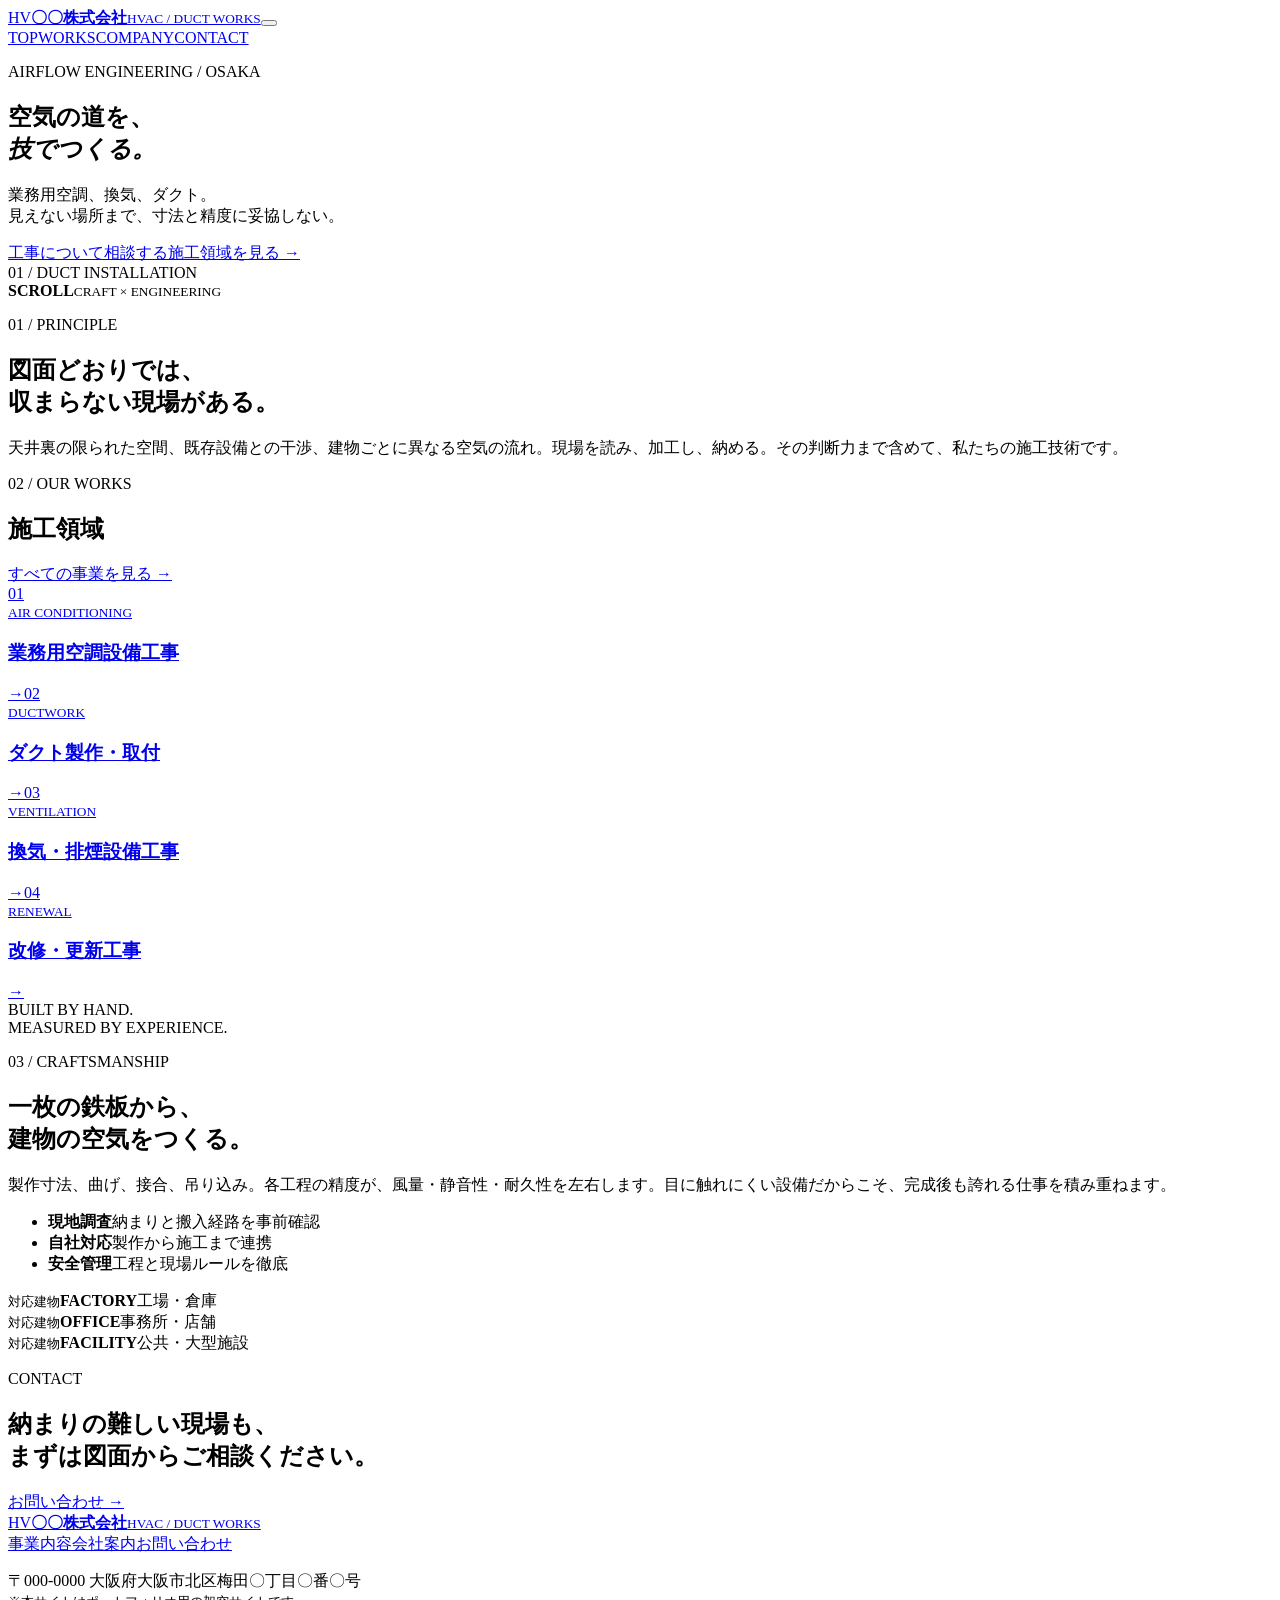
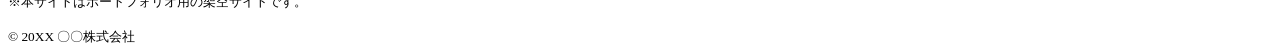
==== index.html @ 642dac20 "Build industrial HVAC craftsman website" ====
<!doctype html><html lang="ja"><head><meta charset="UTF-8"><meta name="viewport" content="width=device-width,initial-scale=1"><meta name="description" content="業務用空調・換気・ダクト設備工事。設計から製作、施工、更新まで一貫対応します。"><title>トップ | 〇〇株式会社</title><link rel="preconnect" href="https://fonts.googleapis.com"><link rel="preconnect" href="https://fonts.gstatic.com" crossorigin><link href="https://fonts.googleapis.com/css2?family=Barlow+Condensed:wght@500;600;700;800&family=Noto+Sans+JP:wght@400;500;600;700;800&display=swap" rel="stylesheet"><link rel="stylesheet" href="style.css"><link rel="icon" href="favicon.svg" type="image/svg+xml"><script src="script.js" defer></script></head><body>
<div class="progress"></div><header class="header"><a class="brand" href="index.html"><span class="brand-mark">HV</span><span><b>〇〇株式会社</b><small>HVAC / DUCT WORKS</small></span></a><button class="menu" aria-label="メニューを開く" aria-expanded="false"><i></i><i></i></button><nav><a class="active" href="index.html">TOP</a><a href="services.html">WORKS</a><a href="company.html">COMPANY</a><a href="contact.html">CONTACT</a></nav></header>
<main><section class="hero"><div class="hero-copy"><p class="eyebrow">AIRFLOW ENGINEERING / OSAKA</p><h1>空気の道を、<br><em>技でつくる。</em></h1><p>業務用空調、換気、ダクト。<br>見えない場所まで、寸法と精度に妥協しない。</p><div class="hero-actions"><a class="btn copper" href="contact.html">工事について相談する</a><a class="text-link" href="services.html">施工領域を見る →</a></div></div><div class="hero-image" role="img" aria-label="空調ダクト設備の施工現場"><span>01 / DUCT INSTALLATION</span></div><div class="hero-rail"><b>SCROLL</b><i></i><small>CRAFT × ENGINEERING</small></div></section>
<section class="statement"><p class="section-no">01 / PRINCIPLE</p><div><h2>図面どおりでは、<br>収まらない現場がある。</h2><p>天井裏の限られた空間、既存設備との干渉、建物ごとに異なる空気の流れ。現場を読み、加工し、納める。その判断力まで含めて、私たちの施工技術です。</p></div></section>
<section class="works-preview"><div class="section-head"><div><p class="section-no">02 / OUR WORKS</p><h2>施工領域</h2></div><a class="text-link" href="services.html">すべての事業を見る →</a></div><div class="work-list"><a href="services.html#air"><span>01</span><div><small>AIR CONDITIONING</small><h3>業務用空調設備工事</h3></div><b>→</b></a><a href="services.html#duct"><span>02</span><div><small>DUCTWORK</small><h3>ダクト製作・取付</h3></div><b>→</b></a><a href="services.html#vent"><span>03</span><div><small>VENTILATION</small><h3>換気・排煙設備工事</h3></div><b>→</b></a><a href="services.html#renewal"><span>04</span><div><small>RENEWAL</small><h3>改修・更新工事</h3></div><b>→</b></a></div></section>
<section class="craft"><div class="craft-image" role="img" aria-label="職人による金属加工"><span>BUILT BY HAND.<br>MEASURED BY EXPERIENCE.</span></div><div class="craft-copy"><p class="section-no">03 / CRAFTSMANSHIP</p><h2>一枚の鉄板から、<br>建物の空気をつくる。</h2><p>製作寸法、曲げ、接合、吊り込み。各工程の精度が、風量・静音性・耐久性を左右します。目に触れにくい設備だからこそ、完成後も誇れる仕事を積み重ねます。</p><ul><li><b>現地調査</b><span>納まりと搬入経路を事前確認</span></li><li><b>自社対応</b><span>製作から施工まで連携</span></li><li><b>安全管理</b><span>工程と現場ルールを徹底</span></li></ul></div></section>
<section class="numbers"><div><small>対応建物</small><b>FACTORY</b><span>工場・倉庫</span></div><div><small>対応建物</small><b>OFFICE</b><span>事務所・店舗</span></div><div><small>対応建物</small><b>FACILITY</b><span>公共・大型施設</span></div></section>
<section class="cta"><p class="section-no">CONTACT</p><h2>納まりの難しい現場も、<br>まずは図面からご相談ください。</h2><a class="btn light" href="contact.html">お問い合わせ →</a></section></main>
<footer><a class="brand inverse" href="index.html"><span class="brand-mark">HV</span><span><b>〇〇株式会社</b><small>HVAC / DUCT WORKS</small></span></a><div><a href="services.html">事業内容</a><a href="company.html">会社案内</a><a href="contact.html">お問い合わせ</a></div><p>〒000-0000 大阪府大阪市北区梅田〇丁目〇番〇号<br><small>※本サイトはポートフォリオ用の架空サイトです。</small></p><small>© 20XX 〇〇株式会社</small></footer>
</body></html>
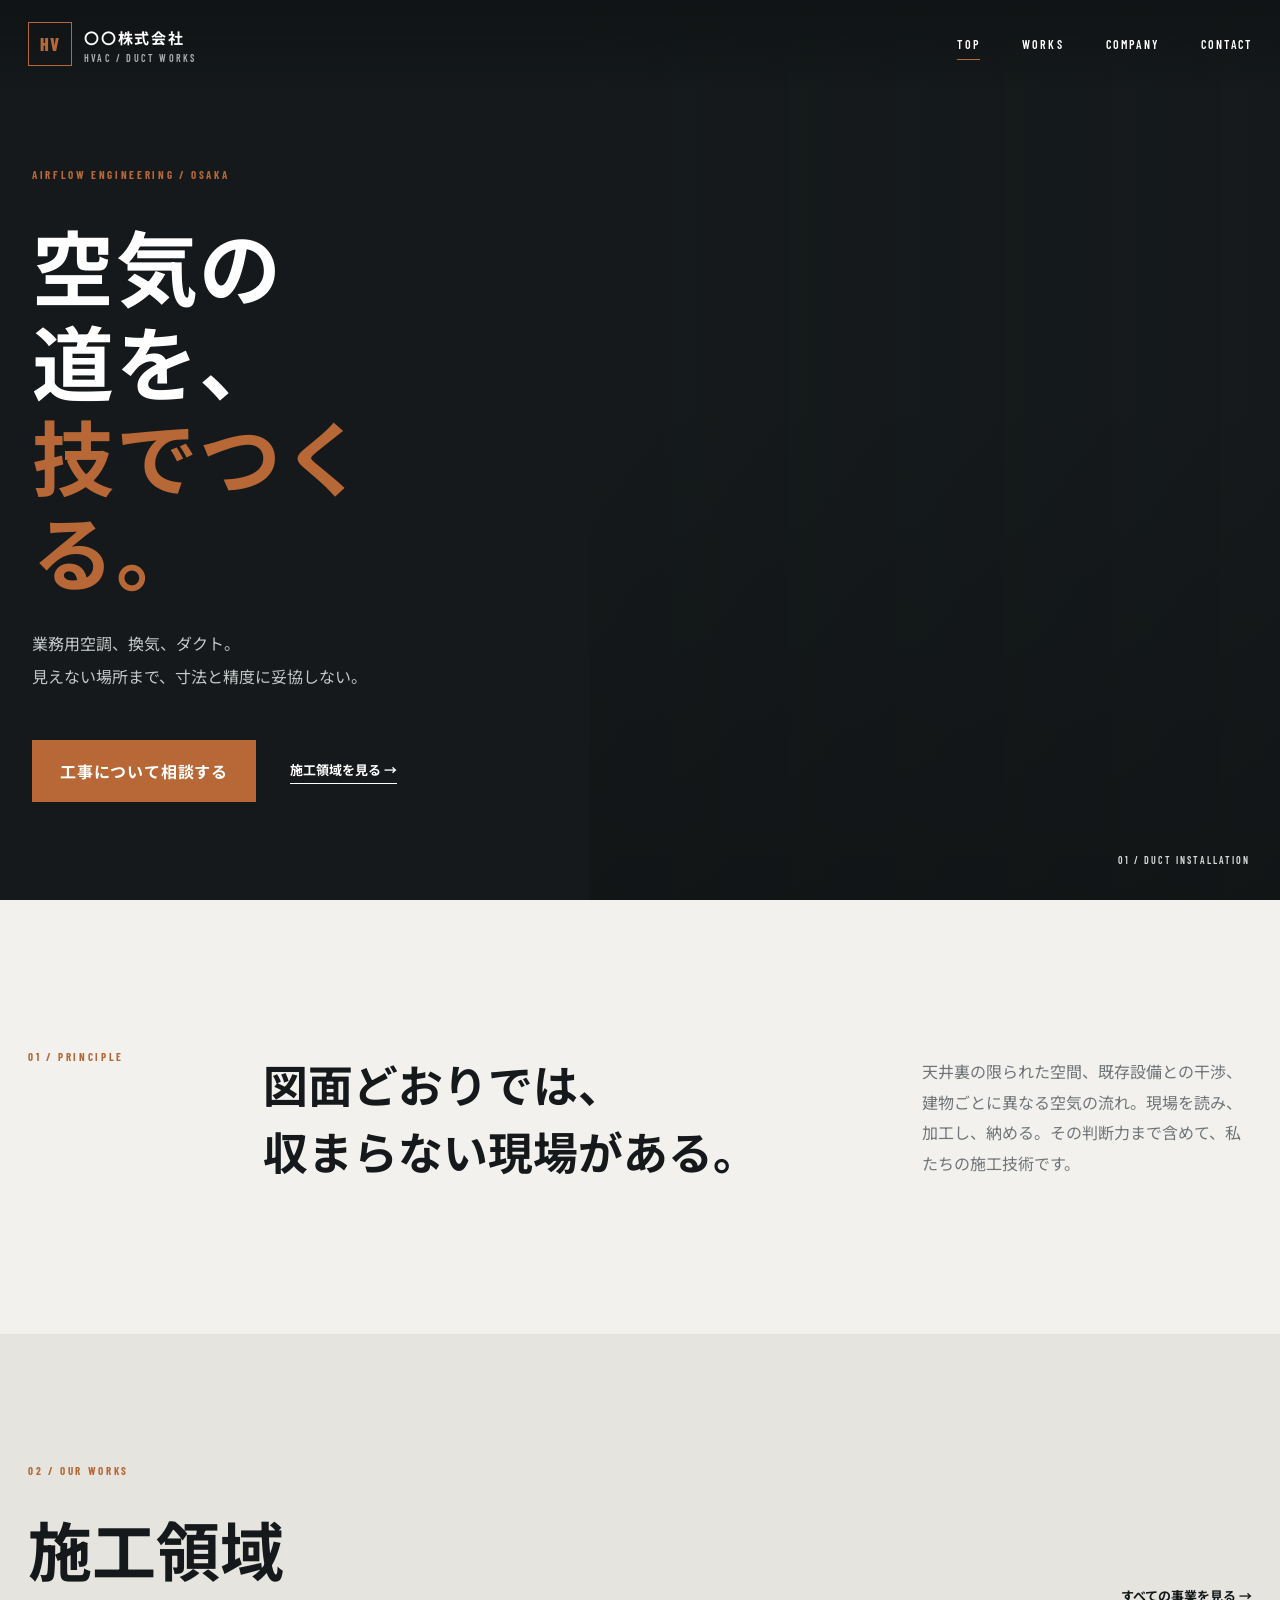
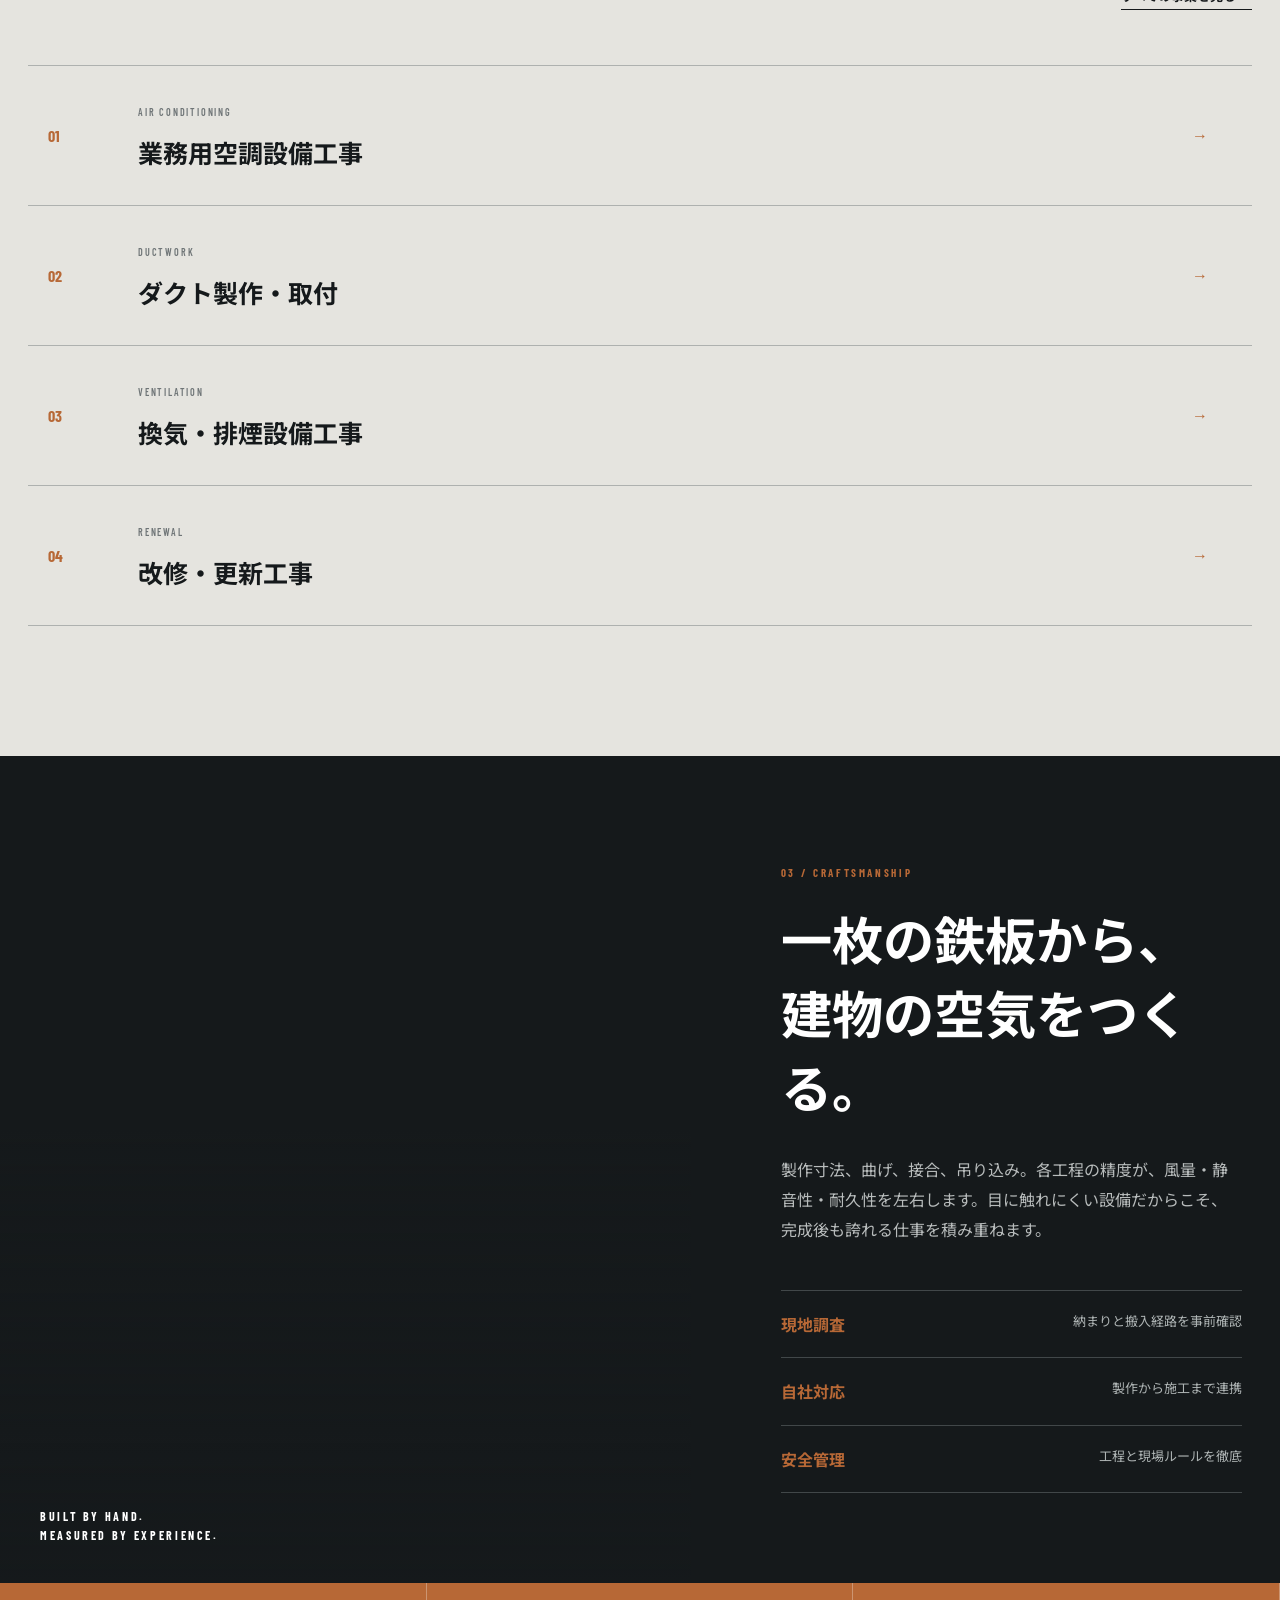
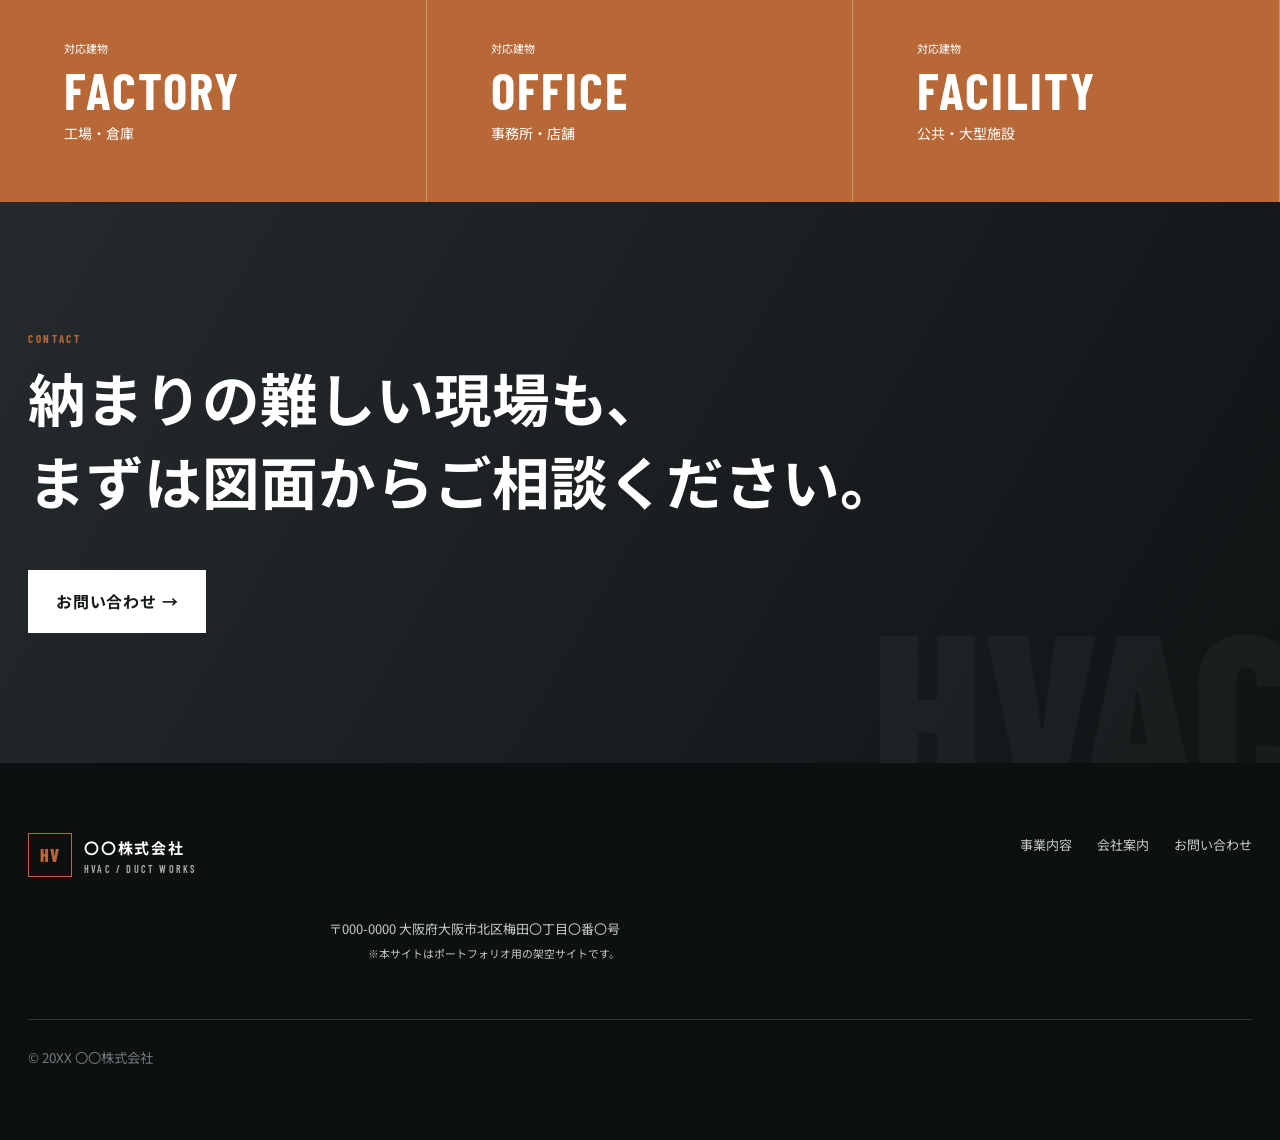
==== commit 7b90eaff: "スマホ改行調整のCSSを反映" ====
--- a/index.html
+++ b/index.html
@@ -1,4 +1,4 @@
-<!doctype html><html lang="ja"><head><meta charset="UTF-8"><meta name="viewport" content="width=device-width,initial-scale=1"><meta name="description" content="業務用空調・換気・ダクト設備工事。設計から製作、施工、更新まで一貫対応します。"><title>トップ | 〇〇株式会社</title><link rel="preconnect" href="https://fonts.googleapis.com"><link rel="preconnect" href="https://fonts.gstatic.com" crossorigin><link href="https://fonts.googleapis.com/css2?family=Barlow+Condensed:wght@500;600;700;800&family=Noto+Sans+JP:wght@400;500;600;700;800&display=swap" rel="stylesheet"><link rel="stylesheet" href="style.css"><link rel="icon" href="favicon.svg" type="image/svg+xml"><script src="script.js" defer></script></head><body>
+<!doctype html><html lang="ja"><head><meta charset="UTF-8"><meta name="viewport" content="width=device-width,initial-scale=1"><meta name="description" content="業務用空調・換気・ダクト設備工事。設計から製作、施工、更新まで一貫対応します。"><title>トップ | 〇〇株式会社</title><link rel="preconnect" href="https://fonts.googleapis.com"><link rel="preconnect" href="https://fonts.gstatic.com" crossorigin><link href="https://fonts.googleapis.com/css2?family=Barlow+Condensed:wght@500;600;700;800&family=Noto+Sans+JP:wght@400;500;600;700;800&display=swap" rel="stylesheet"><link rel="stylesheet" href="style.css?v=20260915-mobile1"><link rel="icon" href="favicon.svg" type="image/svg+xml"><script src="script.js" defer></script></head><body>
 <div class="progress"></div><header class="header"><a class="brand" href="index.html"><span class="brand-mark">HV</span><span><b>〇〇株式会社</b><small>HVAC / DUCT WORKS</small></span></a><button class="menu" aria-label="メニューを開く" aria-expanded="false"><i></i><i></i></button><nav><a class="active" href="index.html">TOP</a><a href="services.html">WORKS</a><a href="company.html">COMPANY</a><a href="contact.html">CONTACT</a></nav></header>
 <main><section class="hero"><div class="hero-copy"><p class="eyebrow">AIRFLOW ENGINEERING / OSAKA</p><h1>空気の道を、<br><em>技でつくる。</em></h1><p>業務用空調、換気、ダクト。<br>見えない場所まで、寸法と精度に妥協しない。</p><div class="hero-actions"><a class="btn copper" href="contact.html">工事について相談する</a><a class="text-link" href="services.html">施工領域を見る →</a></div></div><div class="hero-image" role="img" aria-label="空調ダクト設備の施工現場"><span>01 / DUCT INSTALLATION</span></div><div class="hero-rail"><b>SCROLL</b><i></i><small>CRAFT × ENGINEERING</small></div></section>
 <section class="statement"><p class="section-no">01 / PRINCIPLE</p><div><h2>図面どおりでは、<br>収まらない現場がある。</h2><p>天井裏の限られた空間、既存設備との干渉、建物ごとに異なる空気の流れ。現場を読み、加工し、納める。その判断力まで含めて、私たちの施工技術です。</p></div></section>
--- a/style.css
+++ b/style.css
@@ -0,0 +1,198 @@
+:root{--ink:#15191b;--steel:#242a2d;--paper:#f2f1ed;--white:#fff;--copper:#b76836;--line:#c9c8c2;--muted:#6f7577;--max:1280px}
+*{box-sizing:border-box}
+html{scroll-behavior:smooth}
+body{margin:0;color:var(--ink);background:var(--paper);font:16px/1.9 "Noto Sans JP",sans-serif}
+body.nav-open{overflow:hidden}
+a{color:inherit;text-decoration:none}
+h1,h2,h3,p{margin-top:0}
+h1,h2,h3{text-wrap:balance;line-break:strict}
+.progress{position:fixed;z-index:100;left:0;top:0;height:3px;background:var(--copper);transition:width .1s}
+.header{position:fixed;z-index:50;top:0;left:0;right:0;height:88px;padding:0 max(28px,calc((100% - var(--max))/2));display:flex;align-items:center;justify-content:space-between;color:#fff;background:linear-gradient(180deg,rgba(15,18,19,.78),transparent);transition:.35s}
+.header.scrolled{height:70px;background:rgba(21,25,27,.97);border-bottom:1px solid #3c4244}
+.brand{display:flex;align-items:center;gap:12px}
+.brand-mark{width:44px;height:44px;display:grid;place-items:center;border:1px solid var(--copper);color:var(--copper);font:800 18px "Barlow Condensed";letter-spacing:.05em}
+.brand b{display:block;font-size:15px;letter-spacing:.12em}
+.brand small{display:block;color:#adb1b1;font:600 10px "Barlow Condensed";letter-spacing:.22em}
+.header nav{display:flex;gap:42px;align-items:center}
+.header nav a{position:relative;font:600 12px "Barlow Condensed";letter-spacing:.18em}
+.header nav a:after{content:"";position:absolute;left:0;right:100%;bottom:-9px;height:1px;background:var(--copper);transition:.3s}
+.header nav a:hover:after,.header nav a.active:after{right:0}
+.menu{display:none;background:none;border:0}
+.hero{min-height:760px;height:100svh;display:grid;grid-template-columns:46% 54%;grid-template-rows:100%;align-items:stretch;position:relative;overflow:hidden;color:#fff;background:var(--ink)}
+.hero-copy{height:100%;padding:170px 5vw 100px max(32px,calc((100vw - var(--max))/2));display:flex;flex-direction:column;justify-content:center;position:relative;z-index:2;background:var(--ink)}
+.eyebrow,.section-no{color:var(--copper);font:700 11px "Barlow Condensed";letter-spacing:.24em}
+.hero h1{margin:25px 0 30px;font-size:clamp(3.5rem,6.4vw,7rem);font-weight:700;line-height:1.16;letter-spacing:.02em}
+.hero h1 em{font-style:normal;color:var(--copper)}
+.hero-copy>p:not(.eyebrow){color:#c4c8c8;line-height:2.1}
+.hero-actions{display:flex;align-items:center;gap:34px;margin-top:30px}
+.btn{min-height:58px;padding:16px 28px;display:inline-flex;align-items:center;justify-content:center;border:0;font-weight:700;letter-spacing:.05em;cursor:pointer}
+.btn.copper{color:#fff;background:var(--copper)}
+.btn.light{color:var(--ink);background:#fff}
+.text-link{font-size:13px;font-weight:700;border-bottom:1px solid currentColor}
+.hero-image{height:100%;position:relative;background:linear-gradient(90deg,rgba(21,25,27,.25),transparent),url("https://images.unsplash.com/photo-1541123437800-1bb1317badc2?auto=format&fit=crop&w=1600&q=88") center/cover}
+.hero-image:before{content:"";position:absolute;inset:0;background:linear-gradient(0deg,rgba(17,20,21,.7),transparent 55%)}
+.hero-image span{position:absolute;right:30px;bottom:34px;color:#ddd;font:600 10px "Barlow Condensed";letter-spacing:.2em}
+.hero-rail{position:absolute;left:22px;bottom:24px;display:flex;align-items:center;gap:12px;transform-origin:left bottom;transform:rotate(-90deg);font:600 9px "Barlow Condensed";letter-spacing:.2em}
+.hero-rail i{width:60px;height:1px;background:var(--copper)}
+.hero-rail small{color:#8e9698}
+.statement{max-width:var(--max);margin:auto;padding:150px 28px;display:grid;grid-template-columns:180px 1fr;gap:55px;align-items:start}
+.statement h2{font-size:clamp(2.6rem,3.5vw,3.55rem);line-height:1.5;margin-bottom:0}
+.service-intro h2{font-size:clamp(2.3rem,4.5vw,4.8rem);line-height:1.45}
+.statement>div{display:grid;grid-template-columns:minmax(480px,1.45fr) minmax(280px,.8fr);gap:60px;align-items:center}
+.statement>div p{max-width:390px;margin:0;color:var(--muted)}
+.works-preview{padding:130px max(28px,calc((100% - var(--max))/2));background:#e5e4df}
+.section-head{display:flex;justify-content:space-between;align-items:end;margin-bottom:55px}
+.section-head h2,.company-data>h2,.process>h2{font-size:clamp(2.6rem,5vw,5rem);margin:5px 0 0}
+.work-list{border-top:1px solid #aeb1af}
+.work-list a{min-height:140px;padding:25px 20px;display:grid;grid-template-columns:90px 1fr 40px;align-items:center;border-bottom:1px solid #aeb1af;transition:.3s}
+.work-list a:hover{padding-left:36px;color:#fff;background:var(--steel)}
+.work-list a>span,.work-list a>b{color:var(--copper);font:700 16px "Barlow Condensed"}
+.work-list small{color:var(--muted);font:600 10px "Barlow Condensed";letter-spacing:.18em}
+.work-list a:hover small{color:#aeb5b6}
+.work-list h3{margin:5px 0 0;font-size:25px}
+.craft{display:grid;grid-template-columns:54% 46%;min-height:760px;background:var(--ink);color:#fff}
+.craft-image{position:relative;background:linear-gradient(0deg,rgba(21,25,27,.72),transparent 55%),url("https://images.unsplash.com/photo-1504307651254-35680f356dfd?auto=format&fit=crop&w=1500&q=86") center/cover}
+.craft-image span{position:absolute;left:40px;bottom:38px;color:#fff;font:700 12px/1.6 "Barlow Condensed";letter-spacing:.22em}
+.craft-copy{padding:110px max(38px,calc((100vw - var(--max))/2)) 90px 7vw}
+.craft-copy h2{font-size:clamp(2.2rem,4vw,4.2rem);line-height:1.45;margin:22px 0 30px}
+.craft-copy>p:not(.section-no){color:#b8bcbc}
+.craft-copy ul{list-style:none;padding:0;margin:45px 0 0;border-top:1px solid #414749}
+.craft-copy li{padding:18px 0;display:flex;justify-content:space-between;border-bottom:1px solid #414749}
+.craft-copy li b{color:var(--copper)}
+.craft-copy li span{color:#aeb4b4;font-size:13px}
+.numbers{display:grid;grid-template-columns:repeat(3,1fr);background:var(--copper);color:#fff}
+.numbers>div{padding:55px 5vw;border-right:1px solid rgba(255,255,255,.3)}
+.numbers small,.numbers span{display:block}
+.numbers b{display:block;font:700 clamp(2rem,4vw,4.2rem) "Barlow Condensed";letter-spacing:.04em}
+.numbers small{font-size:11px}
+.numbers span{font-size:14px}
+.cta{padding:130px max(28px,calc((100% - var(--max))/2));color:#fff;background:linear-gradient(120deg,#242a2d,#111415);position:relative;overflow:hidden}
+.cta:after{content:"HVAC";position:absolute;right:-20px;bottom:-80px;color:rgba(255,255,255,.035);font:800 230px "Barlow Condensed"}
+.cta h2{position:relative;z-index:1;font-size:clamp(2.2rem,4.5vw,4.7rem);line-height:1.45}
+.cta .btn{position:relative;z-index:1}
+.page-hero{min-height:480px;padding:180px max(28px,calc((100% - var(--max))/2)) 80px;display:flex;flex-direction:column;justify-content:end;color:#fff;background-color:var(--ink);position:relative;overflow:hidden}
+.page-hero:after{content:"";position:absolute;right:6%;top:22%;width:34vw;height:34vw;border:1px solid #4b5051;transform:rotate(45deg)}
+.page-hero p{color:var(--copper);font:700 12px "Barlow Condensed";letter-spacing:.23em}
+.page-hero h1{font-size:clamp(3.6rem,8vw,7.5rem);line-height:1;margin:12px 0 25px;z-index:1}
+.page-hero span{color:#b5baba;z-index:1}
+.service-intro{max-width:var(--max);margin:auto;padding:130px 28px 90px}
+.service-grid{max-width:var(--max);margin:0 auto;padding:0 28px 140px;display:grid;grid-template-columns:1fr 1fr;gap:1px;background:var(--line)}
+.service-grid article{padding:65px;background:var(--paper)}
+.service-grid article>span{float:right;color:#d0cec8;font:800 90px "Barlow Condensed";line-height:.8}
+.service-grid small{color:var(--copper);font:700 10px "Barlow Condensed";letter-spacing:.2em}
+.service-grid h2{clear:both;font-size:30px;margin:25px 0}
+.service-grid p{color:var(--muted)}
+.service-grid ul{padding-left:20px}
+.process{padding:120px max(28px,calc((100% - var(--max))/2));background:#deddd8}
+.process ol{list-style:none;padding:0;margin:50px 0 0;display:grid;grid-template-columns:repeat(4,1fr)}
+.process li{padding:25px;border-left:1px solid #a7aaa8}
+.process li b{display:block;color:var(--copper);font:700 34px "Barlow Condensed"}
+.process li span{font-size:14px}
+.message{max-width:var(--max);margin:auto;padding:140px 28px;display:grid;grid-template-columns:1fr 1fr;gap:100px}
+.message h2,.safety h2,.contact-lead h2{font-size:clamp(2.3rem,4.5vw,4.5rem);line-height:1.5}
+.message>div:last-child p{color:var(--muted);margin-bottom:25px}
+.message>div:last-child b{display:block;margin-top:40px;text-align:right}
+.company-data{padding:120px max(28px,calc((100% - var(--max))/2));background:#deddd8}
+.company-data dl{margin-top:50px}
+.company-data dl div{padding:23px 10px;display:grid;grid-template-columns:240px 1fr;border-top:1px solid #aeb1af}
+.company-data dl div:last-child{border-bottom:1px solid #aeb1af}
+.company-data dt{font-weight:700}
+.company-data dd{margin:0;color:#4f5557}
+.safety{padding:130px max(28px,calc((100% - var(--max))/2));display:grid;grid-template-columns:1fr 1fr;gap:90px}
+.safety ul{list-style:none;padding:0;border-top:1px solid var(--line)}
+.safety li{padding:25px 0;display:flex;gap:35px;border-bottom:1px solid var(--line)}
+.safety b{color:var(--copper);font-family:"Barlow Condensed"}
+.contact-wrap{max-width:var(--max);margin:auto;padding:130px 28px;display:grid;grid-template-columns:.85fr 1.15fr;gap:100px}
+.contact-lead>p:not(.section-no){color:var(--muted)}
+.contact-lead ul{padding:25px 0 0;list-style:none;border-top:1px solid var(--line)}
+.contact-lead li{padding:10px 0;border-bottom:1px solid var(--line)}
+form{padding:55px;background:#fff;border-top:4px solid var(--copper)}
+form label{display:block;margin-bottom:25px;font-weight:700}
+form label>span{float:right;color:var(--copper);font-size:12px}
+input,select,textarea{width:100%;margin-top:8px;padding:15px;border:1px solid #c8c9c6;border-radius:0;background:#f8f8f6;font:inherit}
+textarea{resize:vertical}
+.check{display:flex;align-items:center;gap:10px;font-weight:500!important}
+.check input{width:auto;margin:0}
+.check span{float:none!important;color:inherit!important;font-size:14px!important}
+.form-note,.form-success{margin:18px 0 0;color:var(--muted);font-size:13px}
+.form-success{padding:14px;border-left:3px solid var(--copper);background:#f4eee9}
+footer{padding:70px max(28px,calc((100% - var(--max))/2));display:grid;grid-template-columns:1fr 1fr;gap:40px;color:#c6c9c9;background:#0d1011}
+footer .brand{color:#fff}
+footer>div{display:flex;gap:25px;justify-content:end;font-size:13px}
+footer>p{text-align:right;font-size:13px}
+footer>small{grid-column:1/-1;padding-top:25px;border-top:1px solid #323638;color:#73797a}
+.reveal{opacity:0;transform:translateY(35px);transition:.8s cubic-bezier(.2,.7,.2,1)}
+.reveal.show{opacity:1;transform:none}
+
+@media(max-width:900px){.header{height:72px;padding:0 20px;background:rgba(21,25,27,.96)}
+.menu{display:grid;width:44px;height:44px;place-content:center;gap:7px}
+.menu i{display:block;width:24px;height:1px;background:#fff}
+.header nav{position:fixed;inset:72px 0 0;padding:60px 30px;display:flex;flex-direction:column;align-items:flex-start;background:rgba(21,25,27,.99);transform:translateX(100%);transition:.35s}
+.header nav.open{transform:none}
+.header nav a{font-size:20px}
+.hero{height:auto;min-height:100svh;grid-template-columns:1fr;grid-template-rows:auto auto}
+.hero-copy{height:auto;min-height:650px;padding:145px 30px 90px}
+.hero-image{height:auto;min-height:420px}
+.hero-rail{display:none}
+.statement,.statement>div,.message,.safety,.contact-wrap{grid-template-columns:1fr}
+.statement,.message,.safety,.contact-wrap{padding-top:90px;padding-bottom:90px;gap:45px}
+.statement>div{grid-template-columns:1fr;gap:25px}
+.craft{grid-template-columns:1fr}
+.craft-image{min-height:500px}
+.craft-copy{padding:80px 30px}
+.service-grid{grid-template-columns:1fr}
+.service-grid article{padding:45px 30px}
+.process ol{grid-template-columns:1fr 1fr}
+.company-data dl div{grid-template-columns:180px 1fr}
+}
+
+@media(max-width:600px){body{font-size:16px}
+.brand-mark{width:38px;height:38px}
+.brand b{font-size:13px}
+.brand small{font-size:8px}
+.hero-copy{min-height:610px}
+.hero h1{font-size:3.7rem}
+.hero-actions{align-items:flex-start;flex-direction:column}
+.hero-image{min-height:330px}
+.statement>div{display:block}
+.statement h2{font-size:2.6rem}
+.works-preview,.cta,.company-data{padding-top:85px;padding-bottom:85px}
+.section-head{align-items:flex-start;flex-direction:column;gap:20px}
+.work-list a{grid-template-columns:46px 1fr 20px;min-height:118px;padding:18px 4px}
+.work-list h3{font-size:19px}
+.craft-image{min-height:380px}
+.craft-copy h2{font-size:2.5rem}
+.craft-copy li{display:block}
+.craft-copy li span{display:block;margin-top:4px}
+.numbers{grid-template-columns:1fr}
+.numbers>div{padding:35px 30px;border-right:0;border-bottom:1px solid rgba(255,255,255,.3)}
+.page-hero{min-height:420px;padding-top:140px}
+.page-hero h1{font-size:3.8rem}
+.service-intro h2,.message h2,.safety h2,.contact-lead h2{font-size:2.35rem}
+.service-grid{padding:0 16px 90px}
+.service-grid article>span{font-size:66px}
+.process ol{grid-template-columns:1fr}
+.company-data dl div{grid-template-columns:1fr;gap:8px}
+.company-data dd{font-size:14px}
+.contact-wrap{padding-left:18px;padding-right:18px}
+form{padding:35px 20px}
+footer{grid-template-columns:1fr;padding-top:55px}
+footer>div{justify-content:flex-start;flex-wrap:wrap}
+footer>p{text-align:left}
+footer>small{grid-column:auto}
+}
+
+@media(prefers-reduced-motion:reduce){*{scroll-behavior:auto!important;transition:none!important}
+.reveal{opacity:1;transform:none}
+}
+
+/* Mobile Japanese line-break refinement 2026-09-15 */
+@media(max-width:600px){
+  h1,h2,h3{text-wrap:balance;line-break:strict;overflow-wrap:normal}
+  p,li,dd{line-break:strict;overflow-wrap:anywhere}
+  p br{display:none}
+  h1 br,h2 br,h3 br{display:block}
+  .hero h1{font-size:clamp(2.75rem,12vw,3.5rem);line-height:1.28}
+  .statement h2,.craft-copy h2,.service-intro h2,.message h2,.safety h2,.contact-lead h2{font-size:clamp(2rem,9.5vw,2.6rem);line-height:1.5}
+  .page-hero h1{font-size:clamp(2.75rem,12vw,3.45rem)}
+}
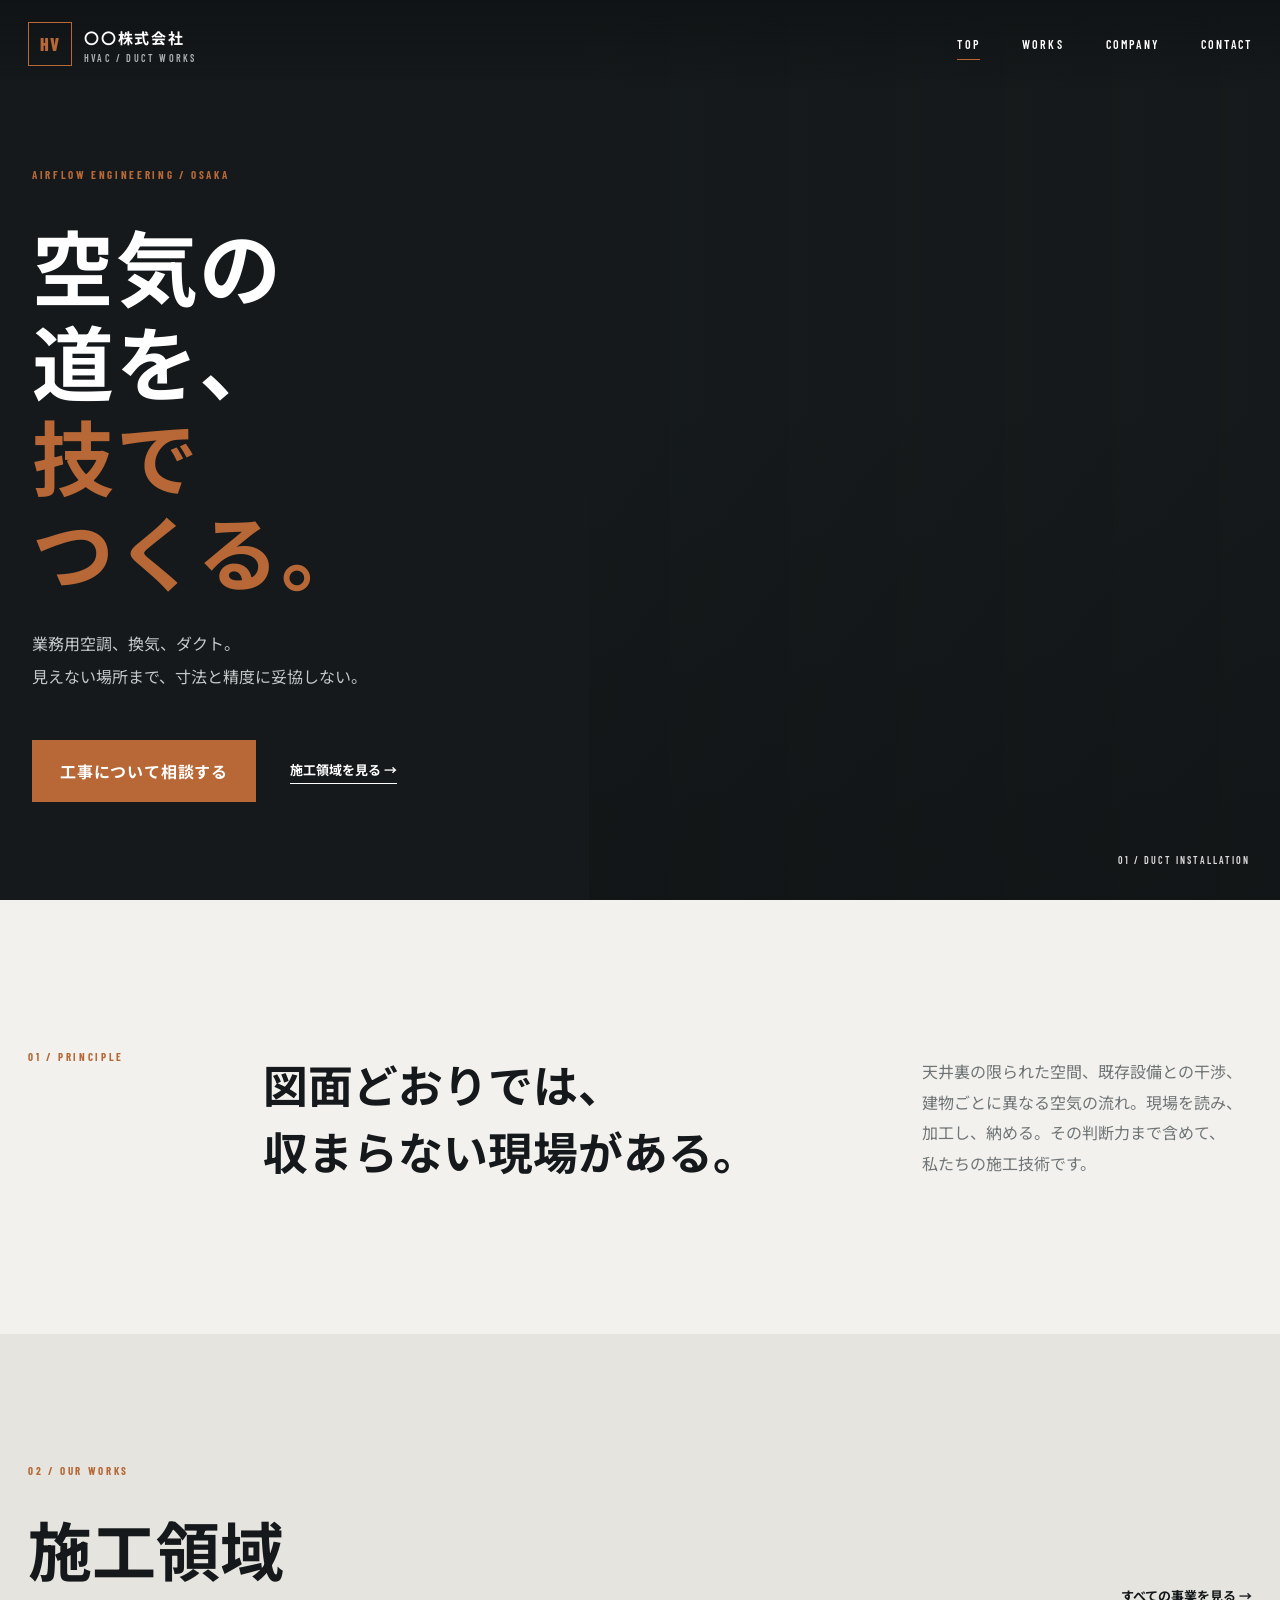
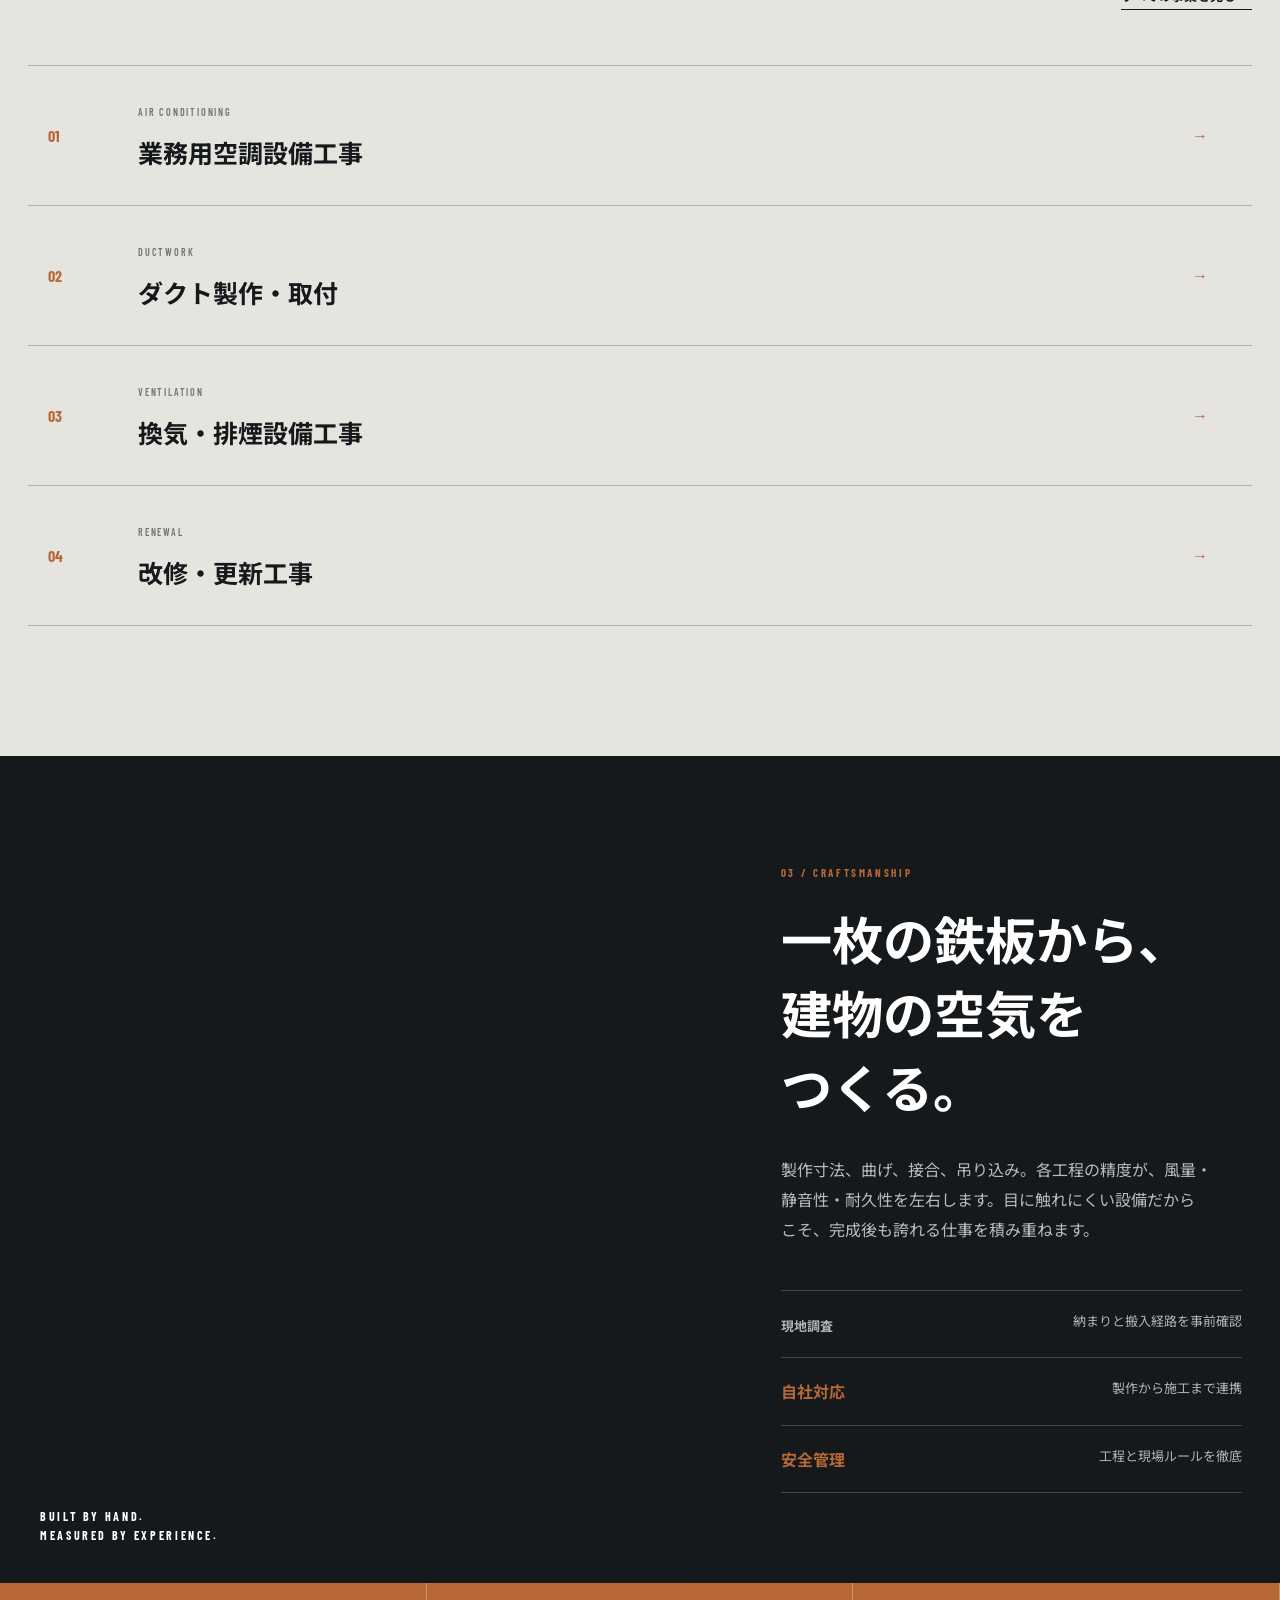
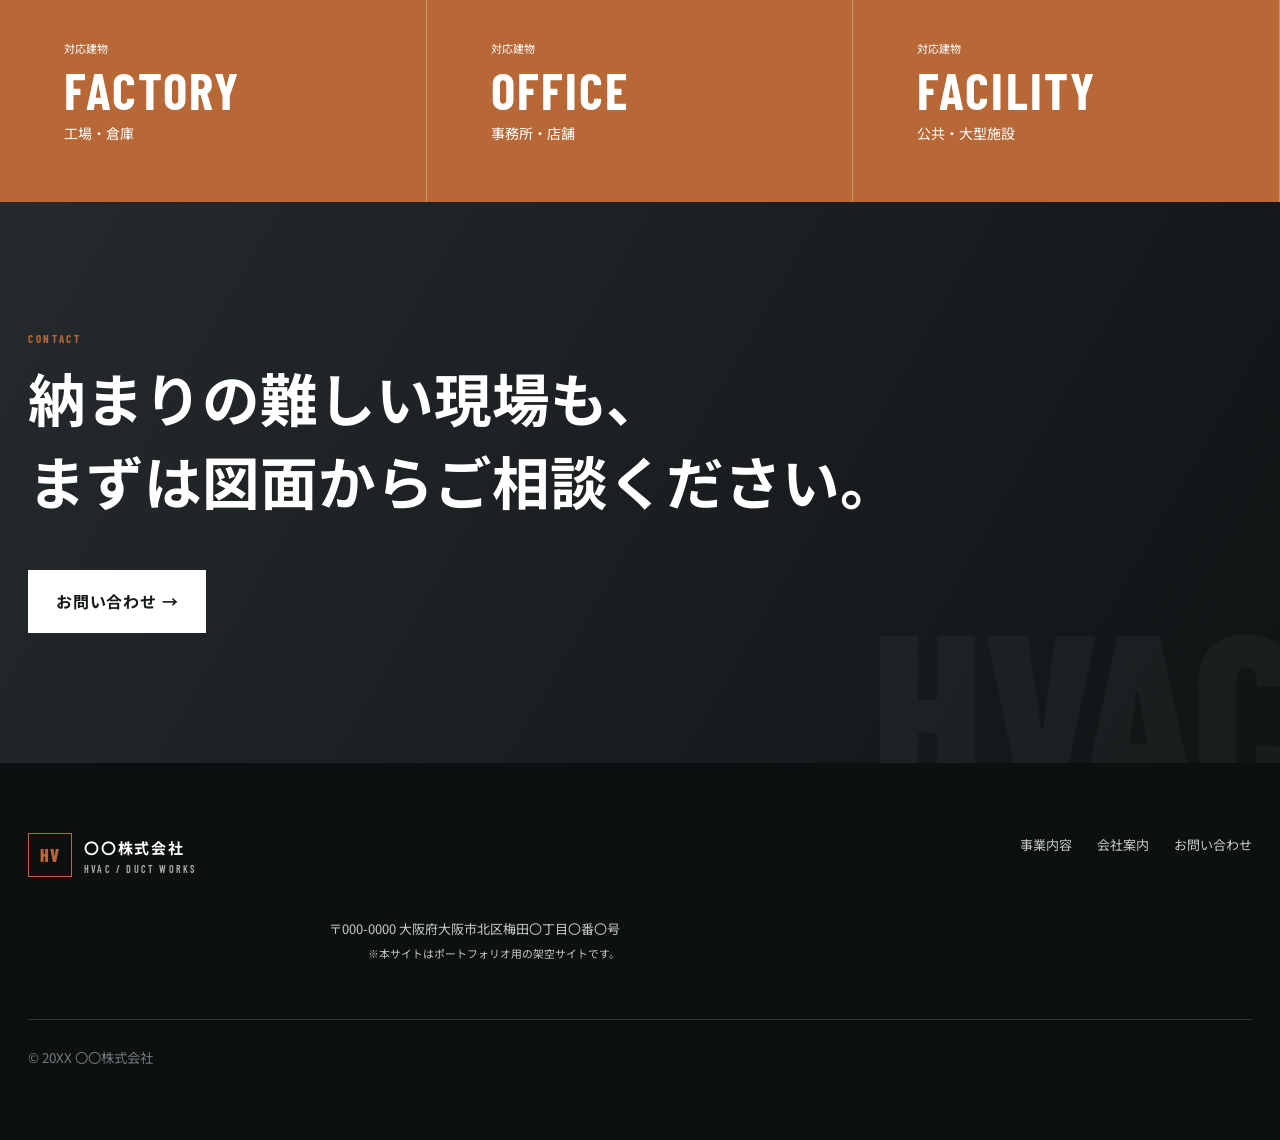
==== commit b8be8c89: "Refresh Japanese line-breaking styles" ====
--- a/index.html
+++ b/index.html
@@ -1,4 +1,4 @@
-<!doctype html><html lang="ja"><head><meta charset="UTF-8"><meta name="viewport" content="width=device-width,initial-scale=1"><meta name="description" content="業務用空調・換気・ダクト設備工事。設計から製作、施工、更新まで一貫対応します。"><title>トップ | 〇〇株式会社</title><link rel="preconnect" href="https://fonts.googleapis.com"><link rel="preconnect" href="https://fonts.gstatic.com" crossorigin><link href="https://fonts.googleapis.com/css2?family=Barlow+Condensed:wght@500;600;700;800&family=Noto+Sans+JP:wght@400;500;600;700;800&display=swap" rel="stylesheet"><link rel="stylesheet" href="style.css?v=20260915-mobile1"><link rel="icon" href="favicon.svg" type="image/svg+xml"><script src="script.js" defer></script></head><body>
+<!doctype html><html lang="ja"><head><meta charset="UTF-8"><meta name="viewport" content="width=device-width,initial-scale=1"><meta name="description" content="業務用空調・換気・ダクト設備工事。設計から製作、施工、更新まで一貫対応します。"><title>トップ | 〇〇株式会社</title><link rel="preconnect" href="https://fonts.googleapis.com"><link rel="preconnect" href="https://fonts.gstatic.com" crossorigin><link href="https://fonts.googleapis.com/css2?family=Barlow+Condensed:wght@500;600;700;800&family=Noto+Sans+JP:wght@400;500;600;700;800&display=swap" rel="stylesheet"><link rel="stylesheet" href="style.css?v=jpbreak1"><link rel="icon" href="favicon.svg" type="image/svg+xml"><script src="script.js" defer></script></head><body>
 <div class="progress"></div><header class="header"><a class="brand" href="index.html"><span class="brand-mark">HV</span><span><b>〇〇株式会社</b><small>HVAC / DUCT WORKS</small></span></a><button class="menu" aria-label="メニューを開く" aria-expanded="false"><i></i><i></i></button><nav><a class="active" href="index.html">TOP</a><a href="services.html">WORKS</a><a href="company.html">COMPANY</a><a href="contact.html">CONTACT</a></nav></header>
 <main><section class="hero"><div class="hero-copy"><p class="eyebrow">AIRFLOW ENGINEERING / OSAKA</p><h1>空気の道を、<br><em>技でつくる。</em></h1><p>業務用空調、換気、ダクト。<br>見えない場所まで、寸法と精度に妥協しない。</p><div class="hero-actions"><a class="btn copper" href="contact.html">工事について相談する</a><a class="text-link" href="services.html">施工領域を見る →</a></div></div><div class="hero-image" role="img" aria-label="空調ダクト設備の施工現場"><span>01 / DUCT INSTALLATION</span></div><div class="hero-rail"><b>SCROLL</b><i></i><small>CRAFT × ENGINEERING</small></div></section>
 <section class="statement"><p class="section-no">01 / PRINCIPLE</p><div><h2>図面どおりでは、<br>収まらない現場がある。</h2><p>天井裏の限られた空間、既存設備との干渉、建物ごとに異なる空気の流れ。現場を読み、加工し、納める。その判断力まで含めて、私たちの施工技術です。</p></div></section>
--- a/style.css
+++ b/style.css
@@ -146,6 +146,9 @@
 .company-data dl div{grid-template-columns:180px 1fr}
 }
 
+/* Meaning-based mobile line breaks */
+@media(max-width:600px){.sp-line{display:block!important}p br{display:block!important}}
+
 @media(max-width:600px){body{font-size:16px}
 .brand-mark{width:38px;height:38px}
 .brand b{font-size:13px}
@@ -196,3 +199,14 @@
   .statement h2,.craft-copy h2,.service-intro h2,.message h2,.safety h2,.contact-lead h2{font-size:clamp(2rem,9.5vw,2.6rem);line-height:1.5}
   .page-hero h1{font-size:clamp(2.75rem,12vw,3.45rem)}
 }
+
+@media(max-width:600px){.sp-line{display:block!important}p br{display:block!important}}
+/* Mobile rule: keep industry terms and compound nouns on one line. */
+@media(max-width:600px){.term-keep{display:inline-block;white-space:nowrap;max-width:100%}}
+
+
+/* Shared Japanese line-breaking rules: preserve phrases without wasting width. */
+html{line-break:strict}
+h1,h2,h3,.lead,.catch,.copy{text-wrap:balance;overflow-wrap:normal;word-break:normal}
+p,li,dt,dd,figcaption{text-wrap:pretty;overflow-wrap:break-word;word-break:normal}
+@supports (word-break:auto-phrase){h1,h2,h3,.lead,.catch,.copy,p,li,dt,dd,figcaption{word-break:auto-phrase}}
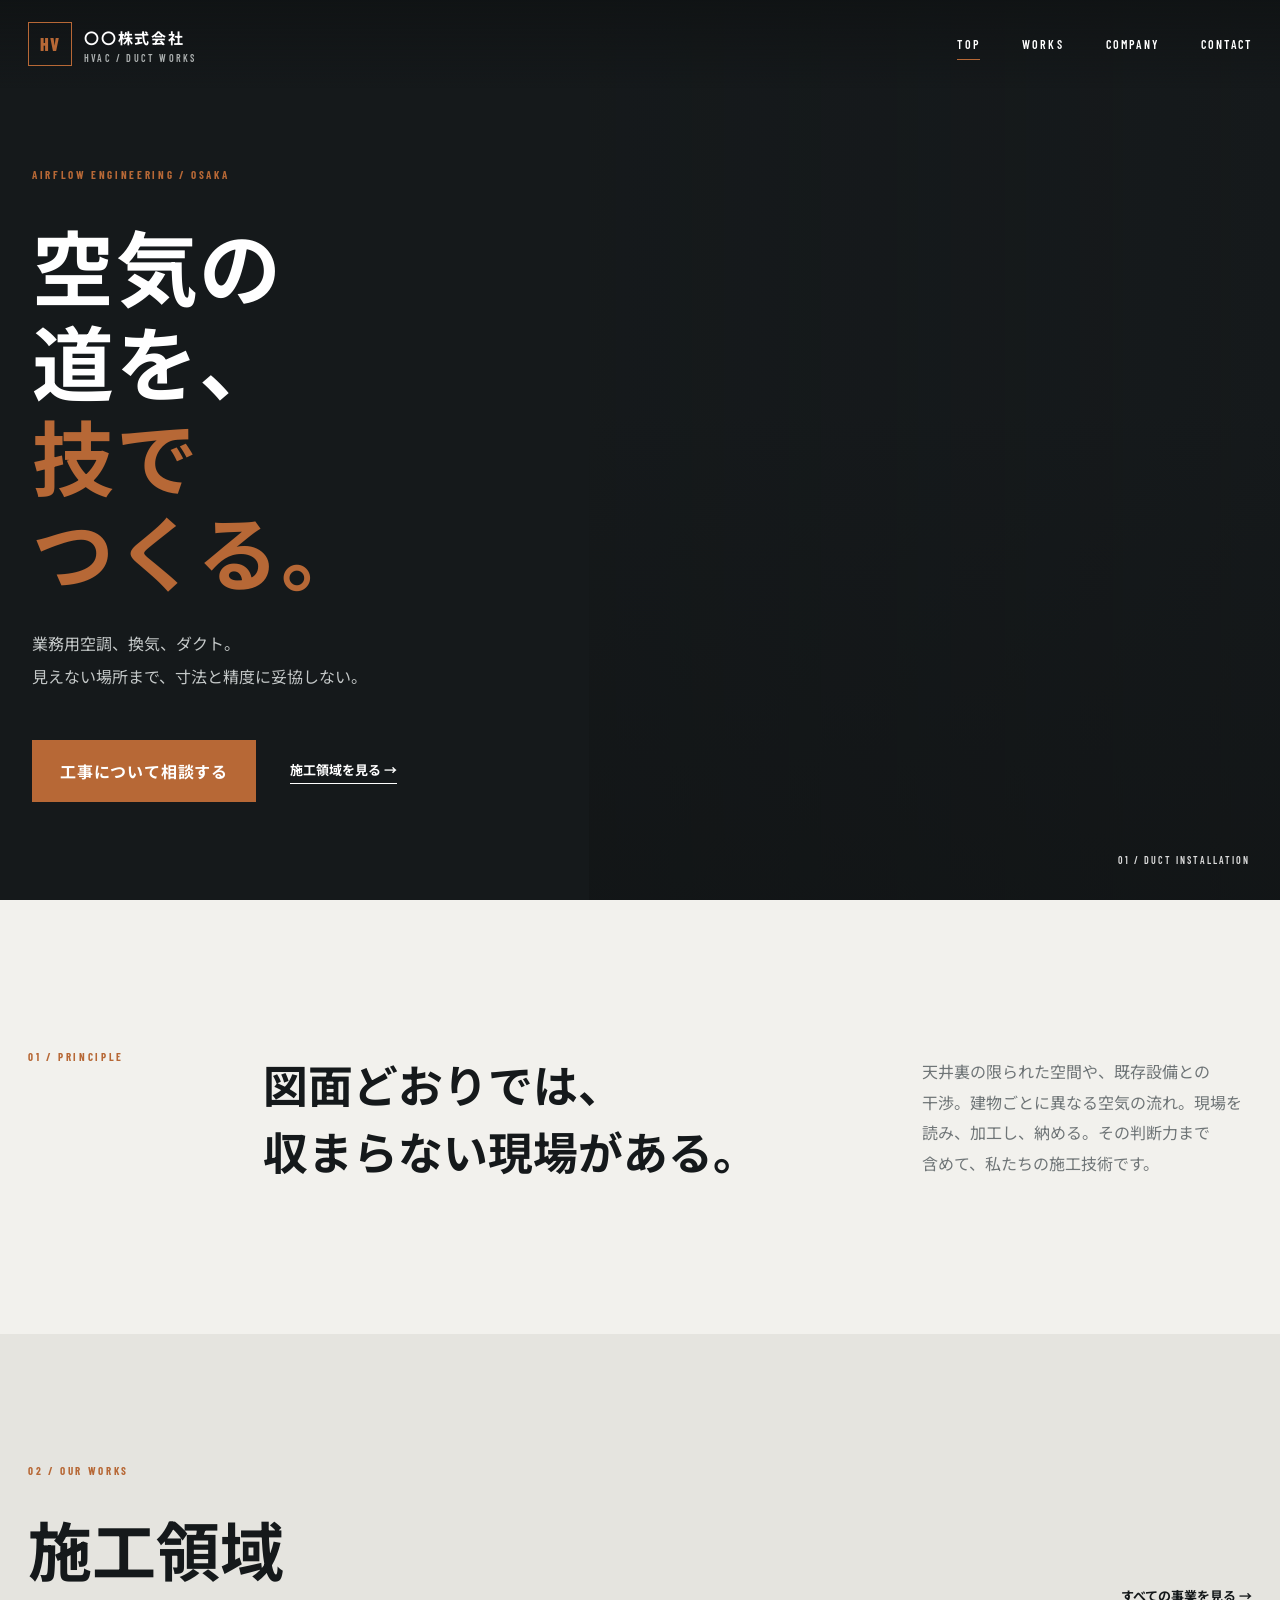
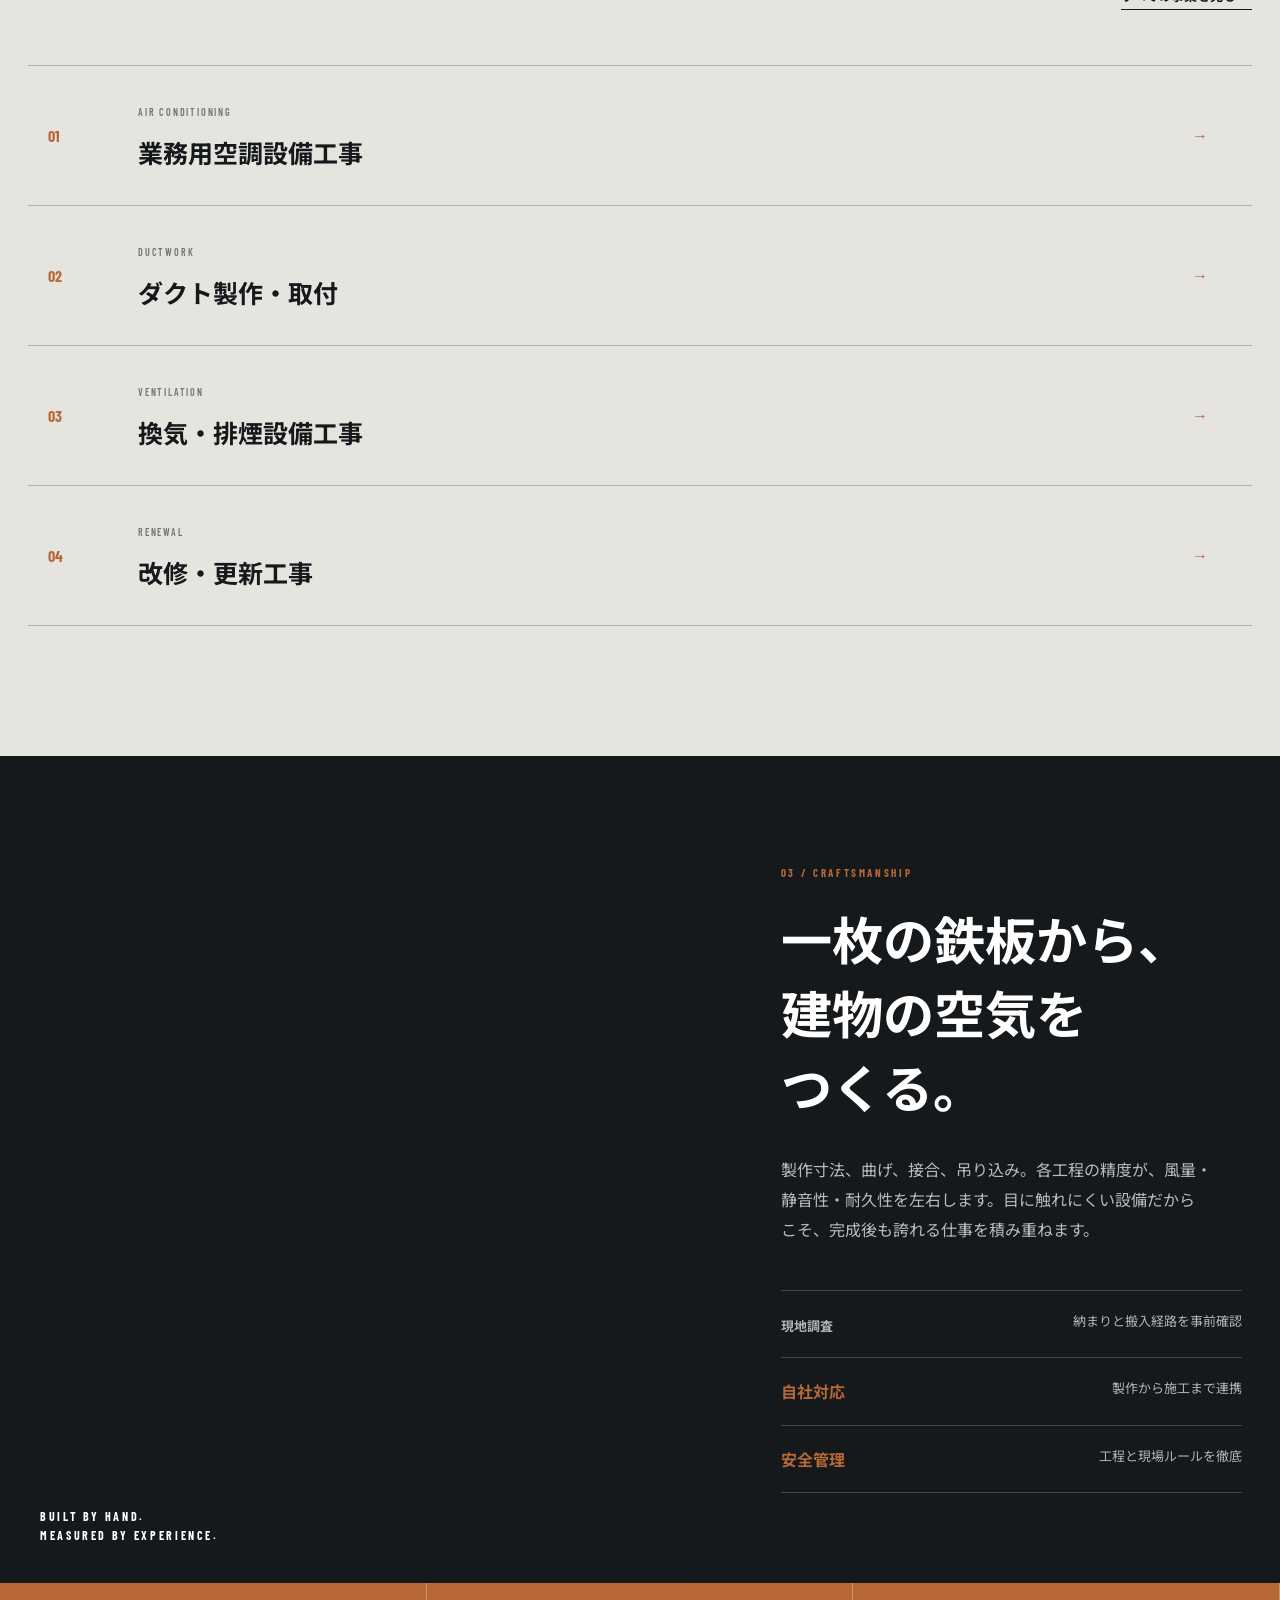
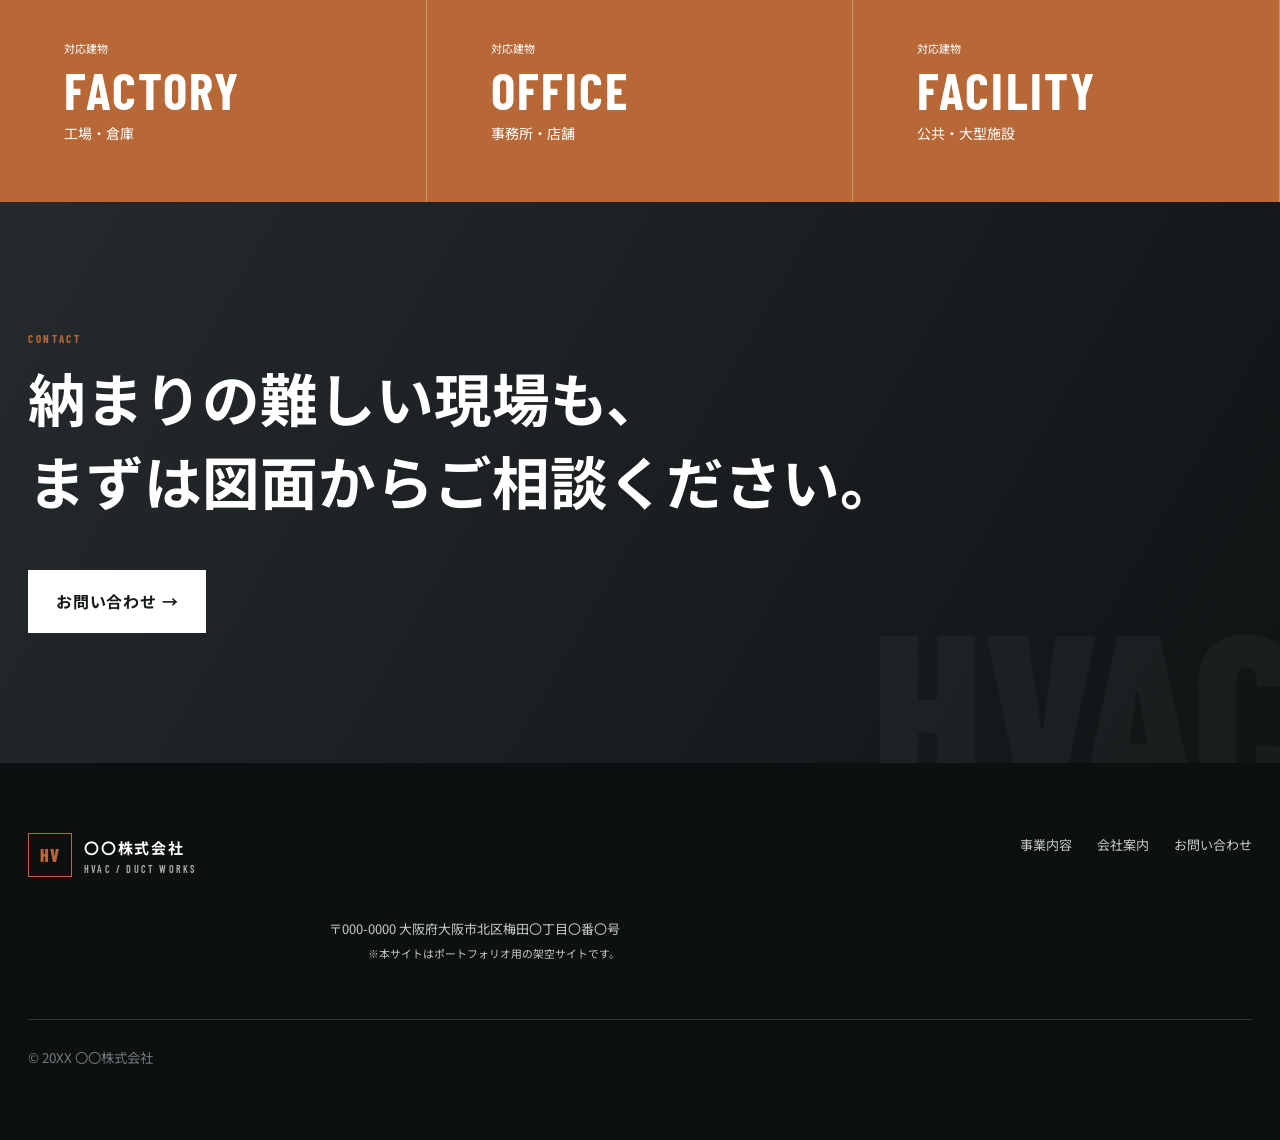
==== commit 0c247e40: "Refine mobile Japanese line breaks" ====
--- a/index.html
+++ b/index.html
@@ -1,7 +1,7 @@
-<!doctype html><html lang="ja"><head><meta charset="UTF-8"><meta name="viewport" content="width=device-width,initial-scale=1"><meta name="description" content="業務用空調・換気・ダクト設備工事。設計から製作、施工、更新まで一貫対応します。"><title>トップ | 〇〇株式会社</title><link rel="preconnect" href="https://fonts.googleapis.com"><link rel="preconnect" href="https://fonts.gstatic.com" crossorigin><link href="https://fonts.googleapis.com/css2?family=Barlow+Condensed:wght@500;600;700;800&family=Noto+Sans+JP:wght@400;500;600;700;800&display=swap" rel="stylesheet"><link rel="stylesheet" href="style.css?v=jpbreak1"><link rel="icon" href="favicon.svg" type="image/svg+xml"><script src="script.js" defer></script></head><body>
+<!doctype html><html lang="ja"><head><meta charset="UTF-8"><meta name="viewport" content="width=device-width,initial-scale=1"><meta name="description" content="業務用空調・換気・ダクト設備工事。設計から製作、施工、更新まで一貫対応します。"><title>トップ | 〇〇株式会社</title><link rel="preconnect" href="https://fonts.googleapis.com"><link rel="preconnect" href="https://fonts.gstatic.com" crossorigin><link href="https://fonts.googleapis.com/css2?family=Barlow+Condensed:wght@500;600;700;800&family=Noto+Sans+JP:wght@400;500;600;700;800&display=swap" rel="stylesheet"><link rel="stylesheet" href="style.css?v=semantic2"><link rel="icon" href="favicon.svg" type="image/svg+xml"><script src="script.js" defer></script></head><body>
 <div class="progress"></div><header class="header"><a class="brand" href="index.html"><span class="brand-mark">HV</span><span><b>〇〇株式会社</b><small>HVAC / DUCT WORKS</small></span></a><button class="menu" aria-label="メニューを開く" aria-expanded="false"><i></i><i></i></button><nav><a class="active" href="index.html">TOP</a><a href="services.html">WORKS</a><a href="company.html">COMPANY</a><a href="contact.html">CONTACT</a></nav></header>
 <main><section class="hero"><div class="hero-copy"><p class="eyebrow">AIRFLOW ENGINEERING / OSAKA</p><h1>空気の道を、<br><em>技でつくる。</em></h1><p>業務用空調、換気、ダクト。<br>見えない場所まで、寸法と精度に妥協しない。</p><div class="hero-actions"><a class="btn copper" href="contact.html">工事について相談する</a><a class="text-link" href="services.html">施工領域を見る →</a></div></div><div class="hero-image" role="img" aria-label="空調ダクト設備の施工現場"><span>01 / DUCT INSTALLATION</span></div><div class="hero-rail"><b>SCROLL</b><i></i><small>CRAFT × ENGINEERING</small></div></section>
-<section class="statement"><p class="section-no">01 / PRINCIPLE</p><div><h2>図面どおりでは、<br>収まらない現場がある。</h2><p>天井裏の限られた空間、既存設備との干渉、建物ごとに異なる空気の流れ。現場を読み、加工し、納める。その判断力まで含めて、私たちの施工技術です。</p></div></section>
+<section class="statement"><p class="section-no">01 / PRINCIPLE</p><div><h2 class="semantic-lines principle-title"><span class="semantic-line">図面どおりでは、</span><br><span class="semantic-line">収まらない現場がある。</span></h2><p class="semantic-copy"><span>天井裏の限られた空間や、</span><span>既存設備との干渉。</span><span>建物ごとに異なる空気の流れ。</span><span>現場を読み、加工し、納める。</span><span>その判断力まで含めて、</span><span>私たちの施工技術です。</span></p></div></section>
 <section class="works-preview"><div class="section-head"><div><p class="section-no">02 / OUR WORKS</p><h2>施工領域</h2></div><a class="text-link" href="services.html">すべての事業を見る →</a></div><div class="work-list"><a href="services.html#air"><span>01</span><div><small>AIR CONDITIONING</small><h3>業務用空調設備工事</h3></div><b>→</b></a><a href="services.html#duct"><span>02</span><div><small>DUCTWORK</small><h3>ダクト製作・取付</h3></div><b>→</b></a><a href="services.html#vent"><span>03</span><div><small>VENTILATION</small><h3>換気・排煙設備工事</h3></div><b>→</b></a><a href="services.html#renewal"><span>04</span><div><small>RENEWAL</small><h3>改修・更新工事</h3></div><b>→</b></a></div></section>
 <section class="craft"><div class="craft-image" role="img" aria-label="職人による金属加工"><span>BUILT BY HAND.<br>MEASURED BY EXPERIENCE.</span></div><div class="craft-copy"><p class="section-no">03 / CRAFTSMANSHIP</p><h2>一枚の鉄板から、<br>建物の空気をつくる。</h2><p>製作寸法、曲げ、接合、吊り込み。各工程の精度が、風量・静音性・耐久性を左右します。目に触れにくい設備だからこそ、完成後も誇れる仕事を積み重ねます。</p><ul><li><b>現地調査</b><span>納まりと搬入経路を事前確認</span></li><li><b>自社対応</b><span>製作から施工まで連携</span></li><li><b>安全管理</b><span>工程と現場ルールを徹底</span></li></ul></div></section>
 <section class="numbers"><div><small>対応建物</small><b>FACTORY</b><span>工場・倉庫</span></div><div><small>対応建物</small><b>OFFICE</b><span>事務所・店舗</span></div><div><small>対応建物</small><b>FACILITY</b><span>公共・大型施設</span></div></section>
--- a/style.css
+++ b/style.css
@@ -210,3 +210,21 @@
 h1,h2,h3,.lead,.catch,.copy{text-wrap:balance;overflow-wrap:normal;word-break:normal}
 p,li,dt,dd,figcaption{text-wrap:pretty;overflow-wrap:break-word;word-break:normal}
 @supports (word-break:auto-phrase){h1,h2,h3,.lead,.catch,.copy,p,li,dt,dd,figcaption{word-break:auto-phrase}}
+
+
+/* Semantic Japanese line groups for mobile headings and copy. */
+.semantic-lines>.semantic-line{display:inline}
+@media(max-width:600px){
+  .semantic-lines>br{display:none!important}
+  .semantic-lines>.semantic-line{
+    display:block;
+    width:max-content;
+    max-width:100%;
+    white-space:nowrap;
+    text-wrap:nowrap;
+  }
+  .principle-title{font-size:clamp(1.8rem,7.6vw,2rem)!important;line-height:1.55!important}
+  .service-scope-title{font-size:clamp(1.85rem,7.8vw,2.05rem)!important;line-height:1.55!important}
+  .cta-title{font-size:clamp(1.8rem,7.6vw,2rem)!important;line-height:1.6!important}
+  .semantic-copy>span{display:block;width:max-content;max-width:100%;white-space:nowrap}
+}
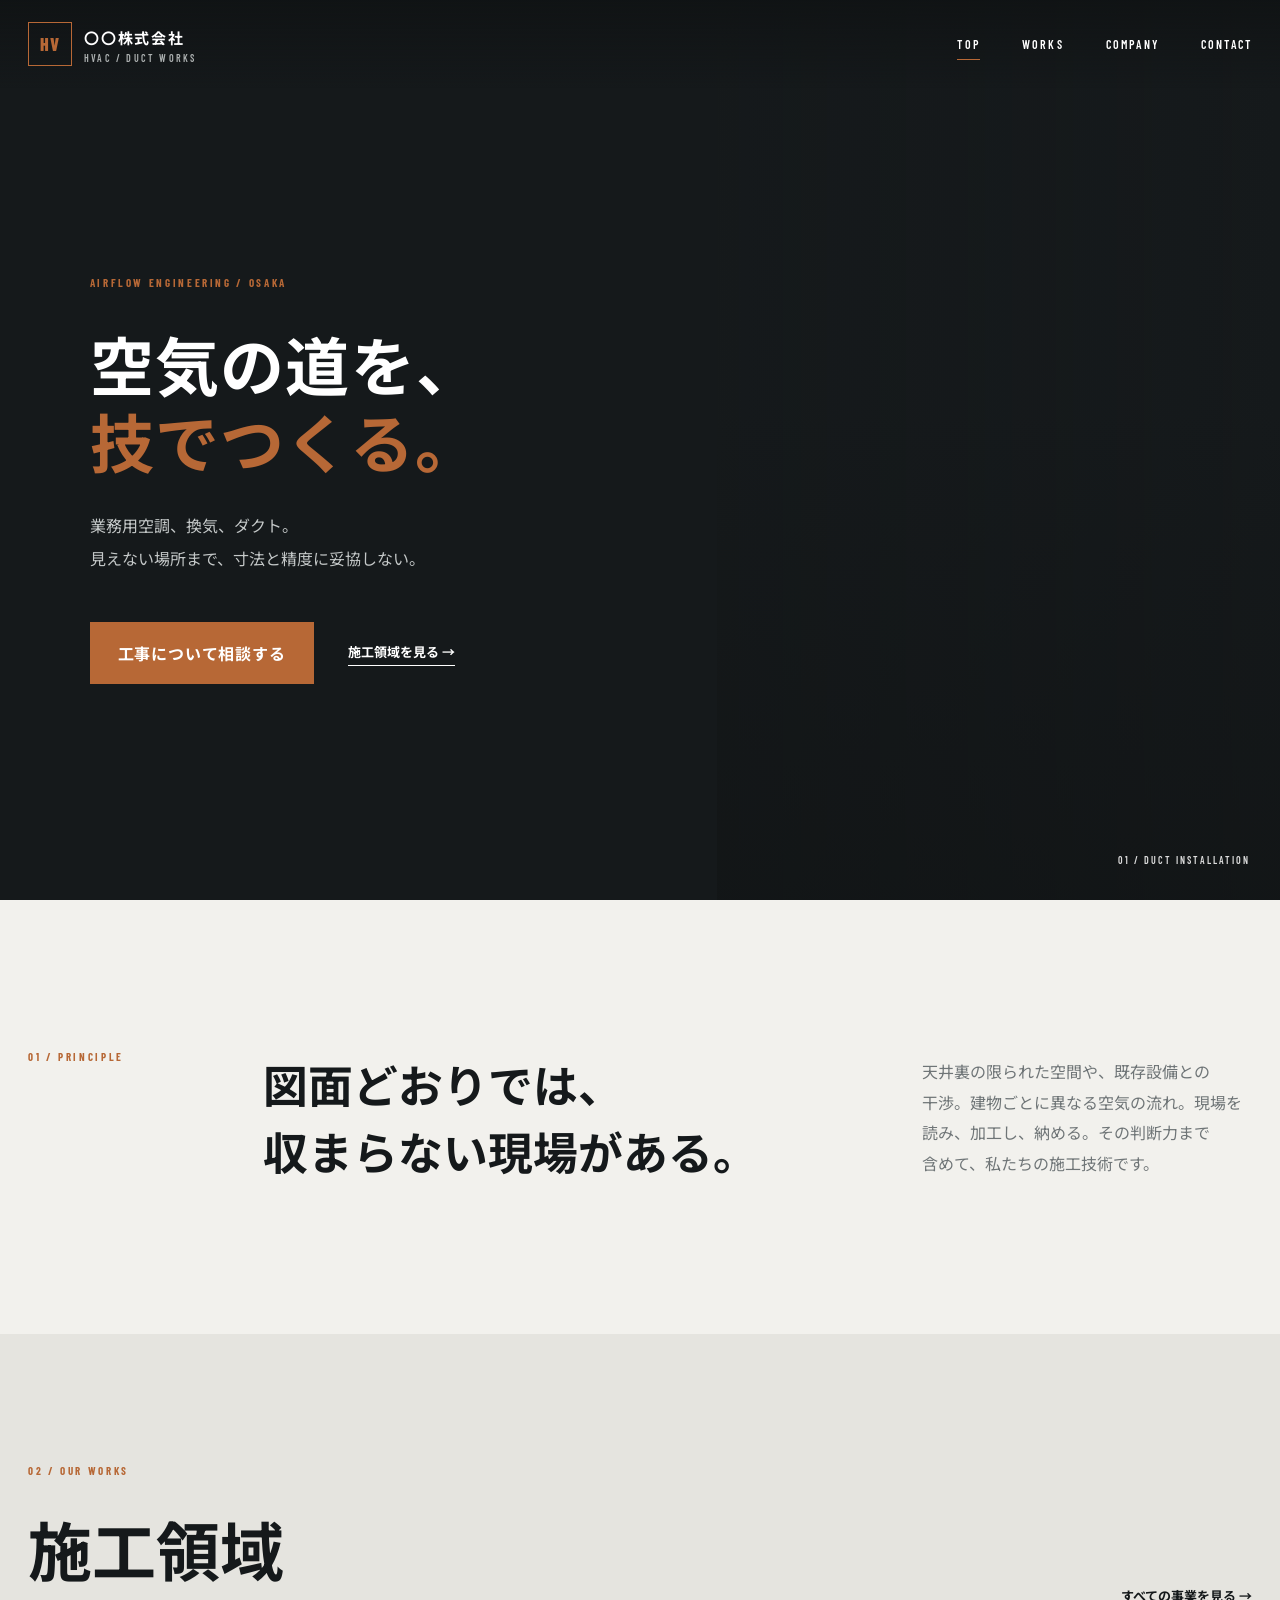
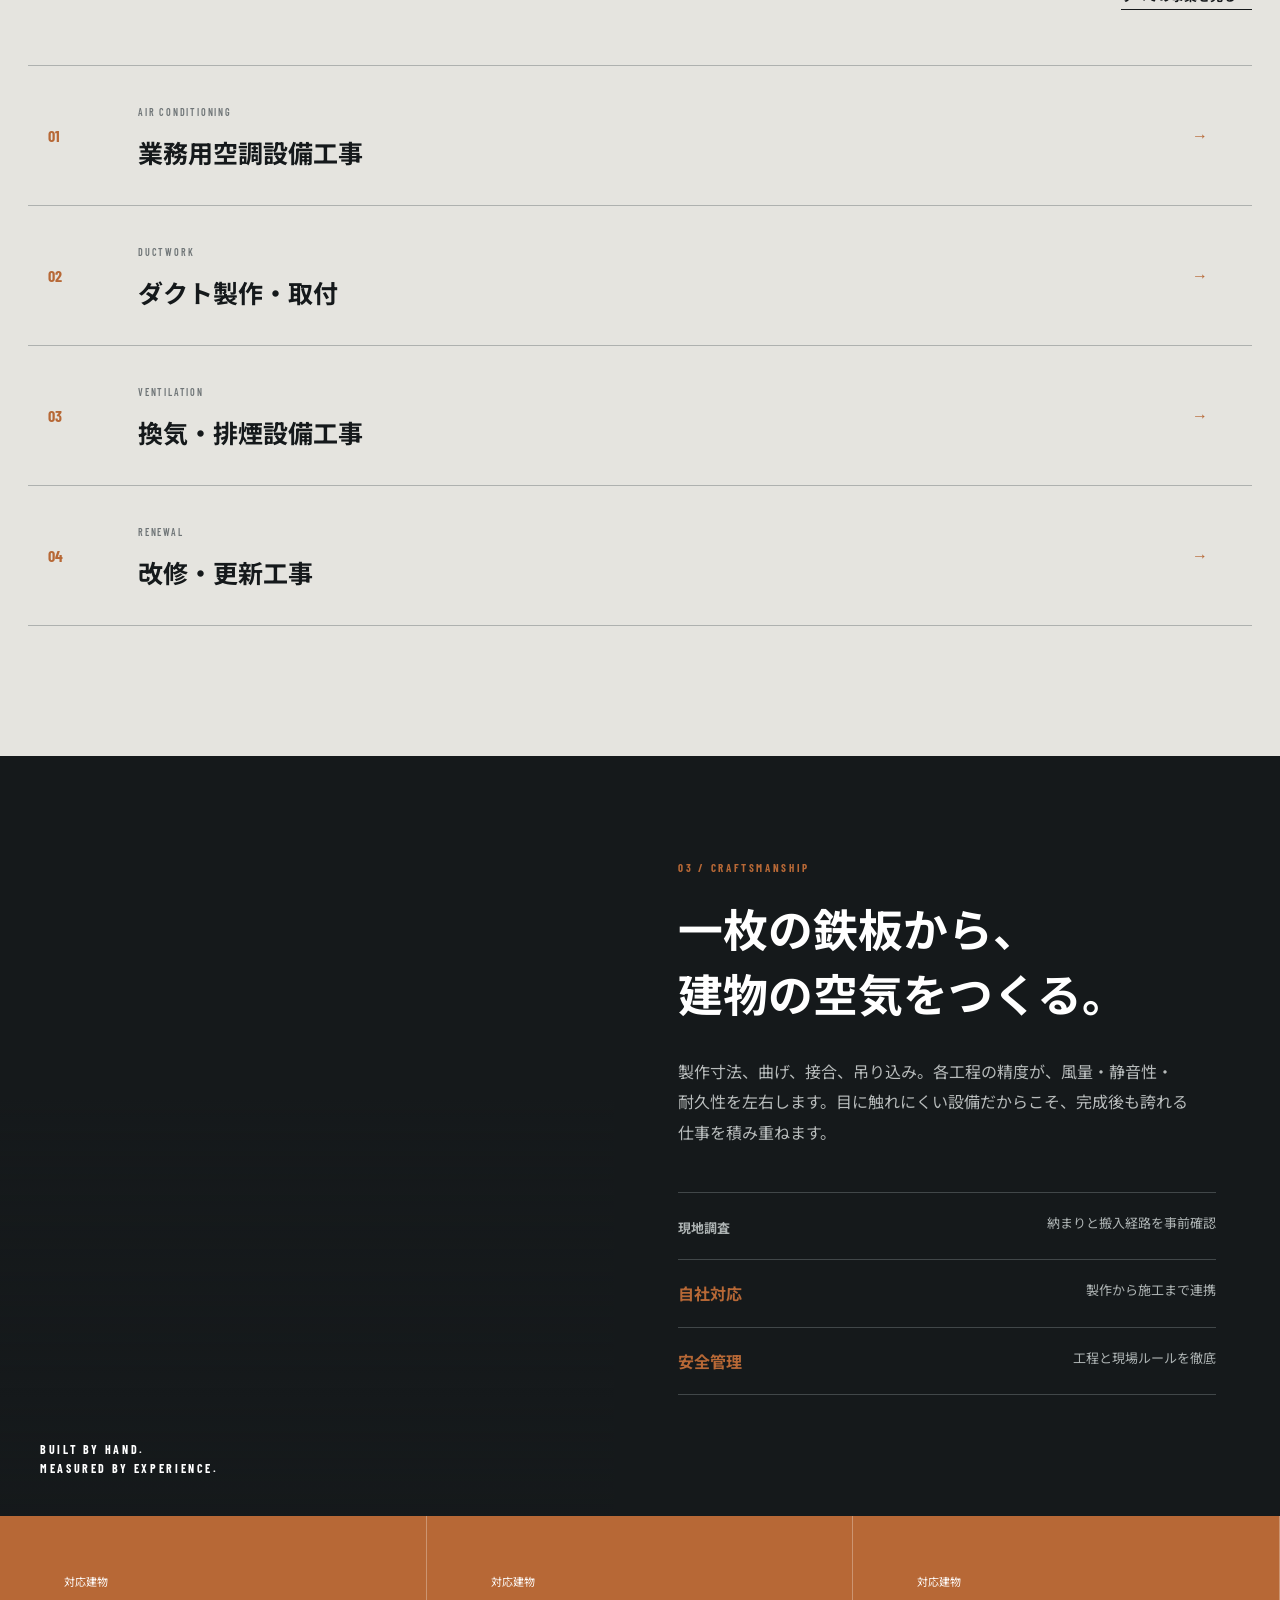
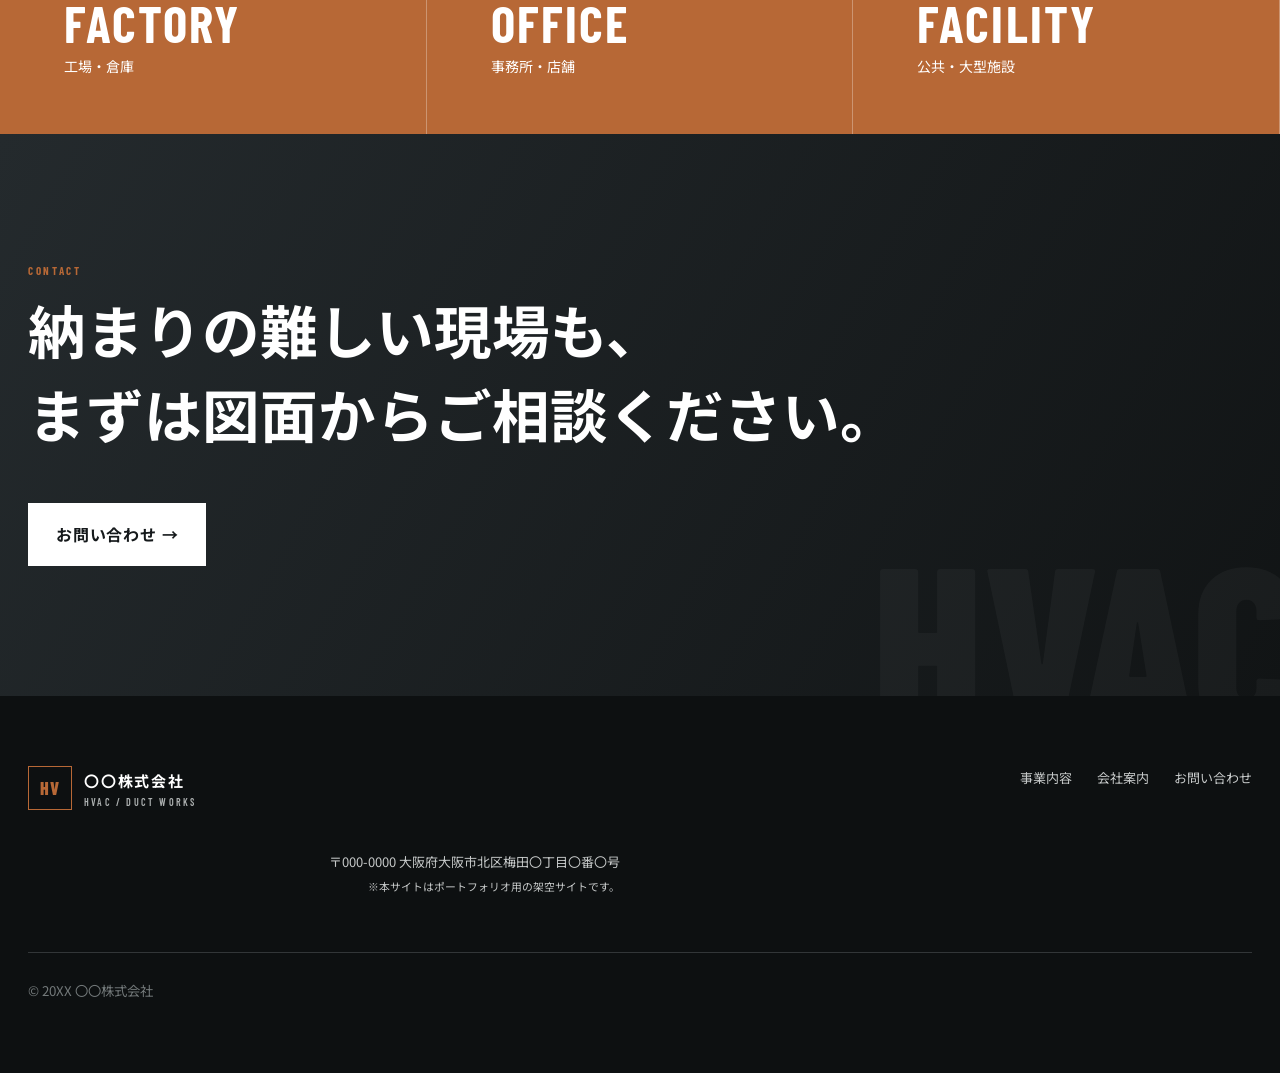
==== commit b153bc7c: "Bust cache for desktop layout improvements" ====
--- a/index.html
+++ b/index.html
@@ -1,4 +1,4 @@
-<!doctype html><html lang="ja"><head><meta charset="UTF-8"><meta name="viewport" content="width=device-width,initial-scale=1"><meta name="description" content="業務用空調・換気・ダクト設備工事。設計から製作、施工、更新まで一貫対応します。"><title>トップ | 〇〇株式会社</title><link rel="preconnect" href="https://fonts.googleapis.com"><link rel="preconnect" href="https://fonts.gstatic.com" crossorigin><link href="https://fonts.googleapis.com/css2?family=Barlow+Condensed:wght@500;600;700;800&family=Noto+Sans+JP:wght@400;500;600;700;800&display=swap" rel="stylesheet"><link rel="stylesheet" href="style.css?v=semantic2"><link rel="icon" href="favicon.svg" type="image/svg+xml"><script src="script.js" defer></script></head><body>
+<!doctype html><html lang="ja"><head><meta charset="UTF-8"><meta name="viewport" content="width=device-width,initial-scale=1"><meta name="description" content="業務用空調・換気・ダクト設備工事。設計から製作、施工、更新まで一貫対応します。"><title>トップ | 〇〇株式会社</title><link rel="preconnect" href="https://fonts.googleapis.com"><link rel="preconnect" href="https://fonts.gstatic.com" crossorigin><link href="https://fonts.googleapis.com/css2?family=Barlow+Condensed:wght@500;600;700;800&family=Noto+Sans+JP:wght@400;500;600;700;800&display=swap" rel="stylesheet"><link rel="stylesheet" href="style.css?v=pc-layout1"><link rel="icon" href="favicon.svg" type="image/svg+xml"><script src="script.js" defer></script></head><body>
 <div class="progress"></div><header class="header"><a class="brand" href="index.html"><span class="brand-mark">HV</span><span><b>〇〇株式会社</b><small>HVAC / DUCT WORKS</small></span></a><button class="menu" aria-label="メニューを開く" aria-expanded="false"><i></i><i></i></button><nav><a class="active" href="index.html">TOP</a><a href="services.html">WORKS</a><a href="company.html">COMPANY</a><a href="contact.html">CONTACT</a></nav></header>
 <main><section class="hero"><div class="hero-copy"><p class="eyebrow">AIRFLOW ENGINEERING / OSAKA</p><h1>空気の道を、<br><em>技でつくる。</em></h1><p>業務用空調、換気、ダクト。<br>見えない場所まで、寸法と精度に妥協しない。</p><div class="hero-actions"><a class="btn copper" href="contact.html">工事について相談する</a><a class="text-link" href="services.html">施工領域を見る →</a></div></div><div class="hero-image" role="img" aria-label="空調ダクト設備の施工現場"><span>01 / DUCT INSTALLATION</span></div><div class="hero-rail"><b>SCROLL</b><i></i><small>CRAFT × ENGINEERING</small></div></section>
 <section class="statement"><p class="section-no">01 / PRINCIPLE</p><div><h2 class="semantic-lines principle-title"><span class="semantic-line">図面どおりでは、</span><br><span class="semantic-line">収まらない現場がある。</span></h2><p class="semantic-copy"><span>天井裏の限られた空間や、</span><span>既存設備との干渉。</span><span>建物ごとに異なる空気の流れ。</span><span>現場を読み、加工し、納める。</span><span>その判断力まで含めて、</span><span>私たちの施工技術です。</span></p></div></section>
--- a/style.css
+++ b/style.css
@@ -228,3 +228,27 @@
   .cta-title{font-size:clamp(1.8rem,7.6vw,2rem)!important;line-height:1.6!important}
   .semantic-copy>span{display:block;width:max-content;max-width:100%;white-space:nowrap}
 }
+
+
+/* Desktop layout: use horizontal space and preserve meaningful Japanese lines. */
+@media(min-width:901px){
+  .hero{grid-template-columns:56% 44%}
+  .hero-copy{padding:150px 4vw 90px 7vw}
+  .hero h1{
+    font-size:clamp(4rem,5vw,6.2rem);
+    line-height:1.2;
+    white-space:nowrap;
+  }
+  .craft{grid-template-columns:48% 52%}
+  .craft-copy{padding:105px 5vw 85px 5vw}
+  .craft-copy h2{
+    font-size:clamp(2.4rem,3.5vw,3.7rem);
+    line-height:1.45;
+    white-space:nowrap;
+  }
+  .service-scope-title{
+    font-size:clamp(2.4rem,4vw,4rem)!important;
+    line-height:1.45!important;
+    white-space:nowrap;
+  }
+}
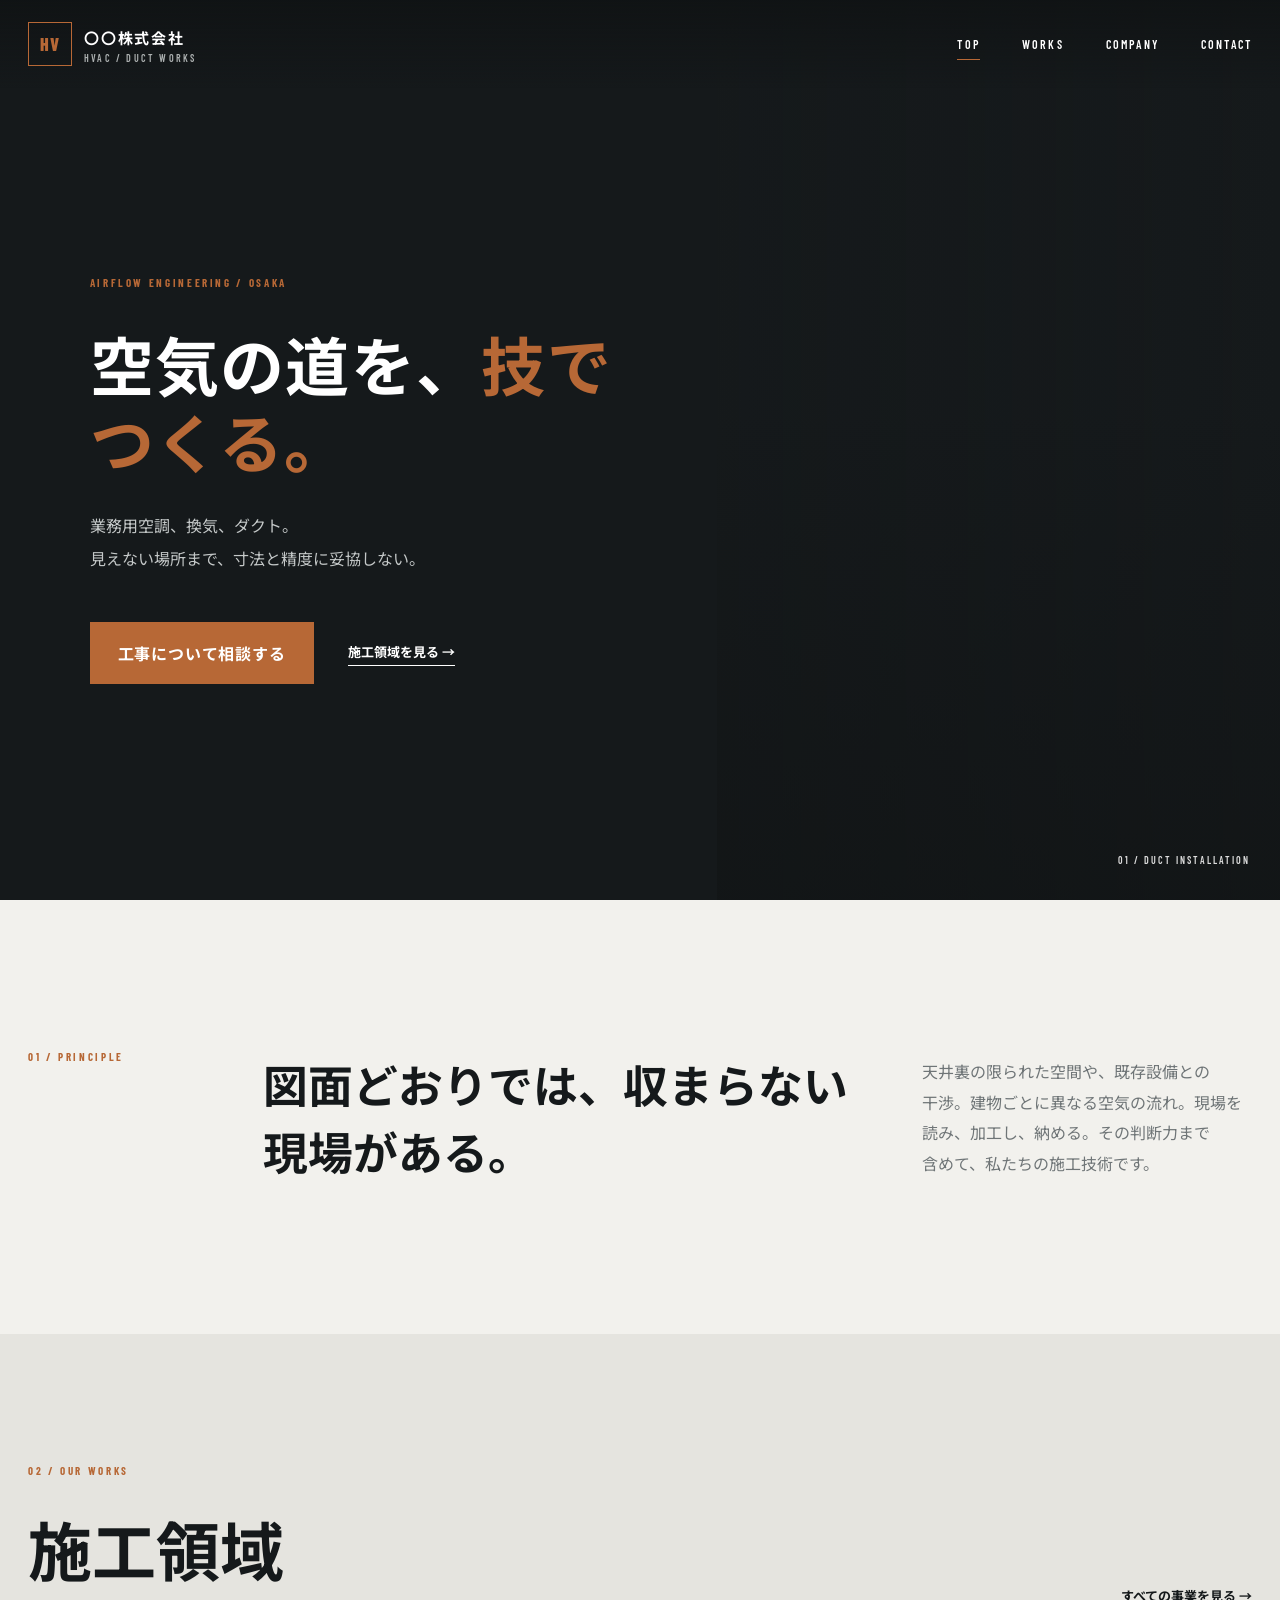
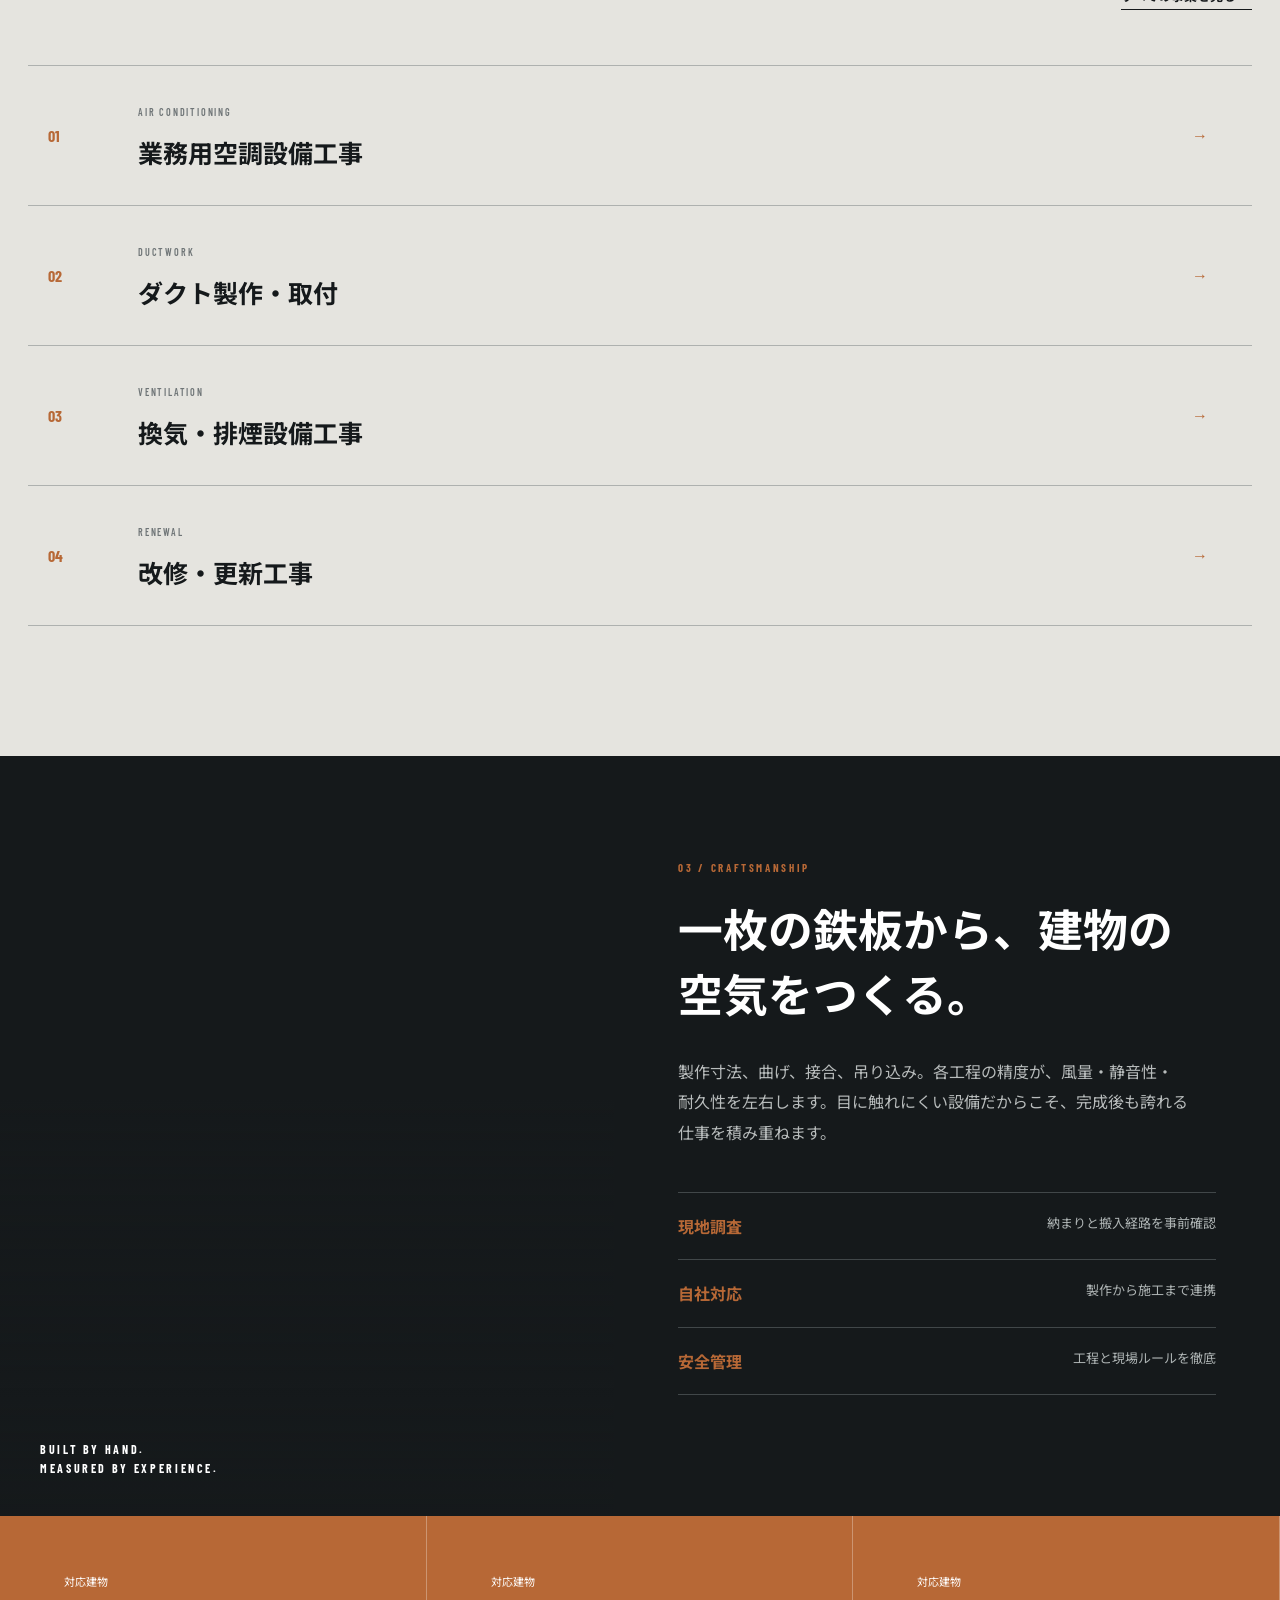
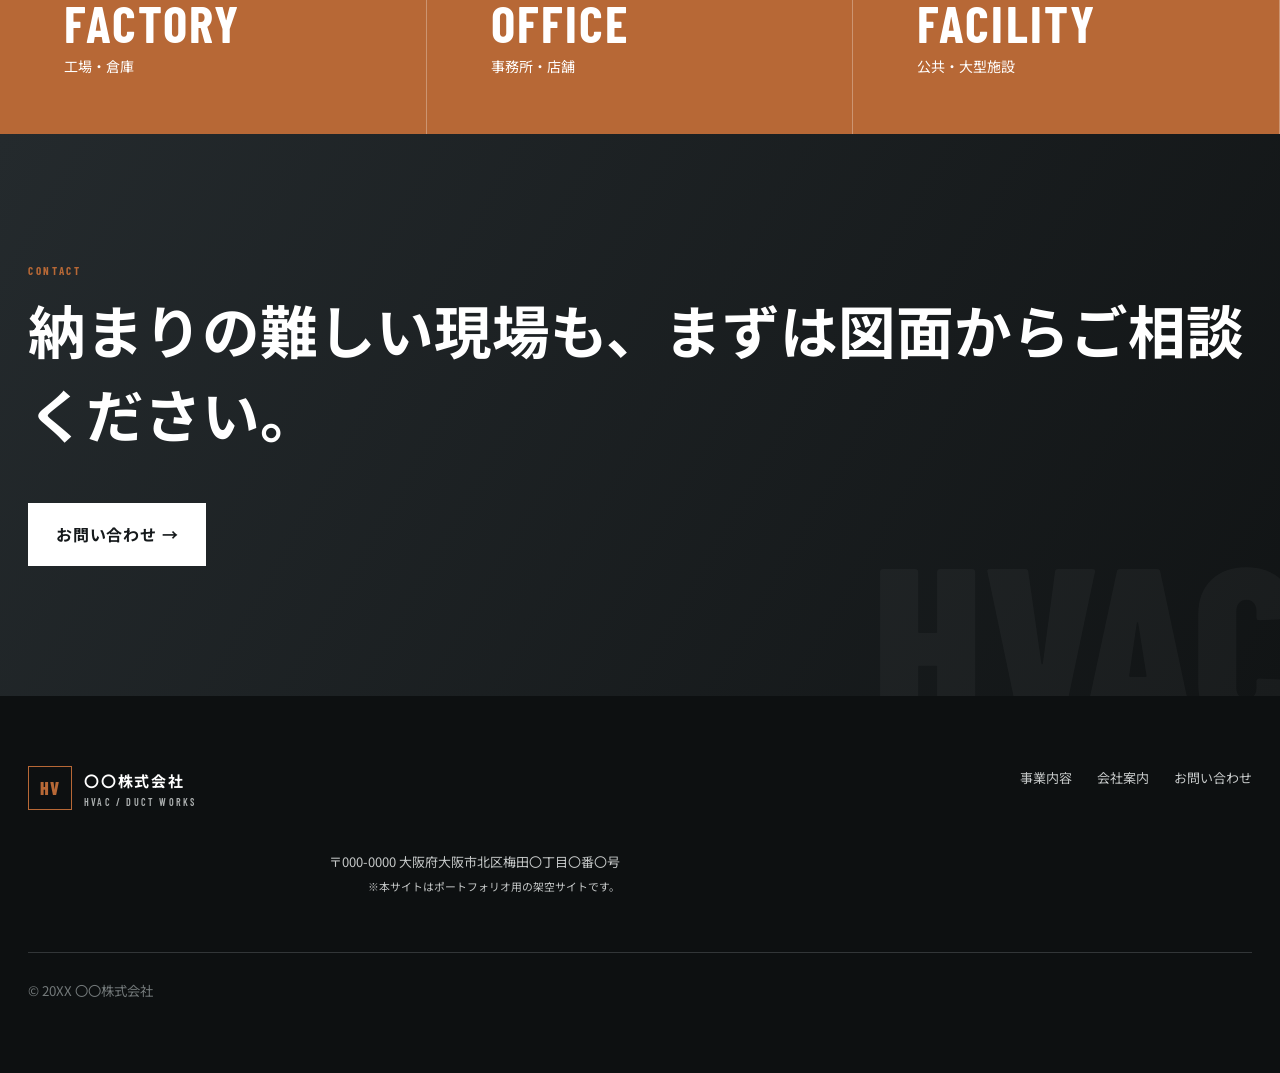
==== commit c4c0675a: "Apply approved phrase wrapping to HVAC sample headings" ====
--- a/index.html
+++ b/index.html
@@ -1,10 +1,10 @@
-<!doctype html><html lang="ja"><head><meta charset="UTF-8"><meta name="viewport" content="width=device-width,initial-scale=1"><meta name="description" content="業務用空調・換気・ダクト設備工事。設計から製作、施工、更新まで一貫対応します。"><title>トップ | 〇〇株式会社</title><link rel="preconnect" href="https://fonts.googleapis.com"><link rel="preconnect" href="https://fonts.gstatic.com" crossorigin><link href="https://fonts.googleapis.com/css2?family=Barlow+Condensed:wght@500;600;700;800&family=Noto+Sans+JP:wght@400;500;600;700;800&display=swap" rel="stylesheet"><link rel="stylesheet" href="style.css?v=pc-layout1"><link rel="icon" href="favicon.svg" type="image/svg+xml"><script src="script.js" defer></script></head><body>
+<!doctype html><html lang="ja"><head><meta charset="UTF-8"><meta name="viewport" content="width=device-width,initial-scale=1"><meta name="description" content="業務用空調・換気・ダクト設備工事。設計から製作、施工、更新まで一貫対応します。"><title>トップ | 〇〇株式会社</title><link rel="preconnect" href="https://fonts.googleapis.com"><link rel="preconnect" href="https://fonts.gstatic.com" crossorigin><link href="https://fonts.googleapis.com/css2?family=Barlow+Condensed:wght@500;600;700;800&family=Noto+Sans+JP:wght@400;500;600;700;800&display=swap" rel="stylesheet"><link rel="stylesheet" href="style.css?v=phrase-wrap1"><link rel="icon" href="favicon.svg" type="image/svg+xml"><script src="script.js?v=phrase-wrap1" defer></script></head><body>
 <div class="progress"></div><header class="header"><a class="brand" href="index.html"><span class="brand-mark">HV</span><span><b>〇〇株式会社</b><small>HVAC / DUCT WORKS</small></span></a><button class="menu" aria-label="メニューを開く" aria-expanded="false"><i></i><i></i></button><nav><a class="active" href="index.html">TOP</a><a href="services.html">WORKS</a><a href="company.html">COMPANY</a><a href="contact.html">CONTACT</a></nav></header>
-<main><section class="hero"><div class="hero-copy"><p class="eyebrow">AIRFLOW ENGINEERING / OSAKA</p><h1>空気の道を、<br><em>技でつくる。</em></h1><p>業務用空調、換気、ダクト。<br>見えない場所まで、寸法と精度に妥協しない。</p><div class="hero-actions"><a class="btn copper" href="contact.html">工事について相談する</a><a class="text-link" href="services.html">施工領域を見る →</a></div></div><div class="hero-image" role="img" aria-label="空調ダクト設備の施工現場"><span>01 / DUCT INSTALLATION</span></div><div class="hero-rail"><b>SCROLL</b><i></i><small>CRAFT × ENGINEERING</small></div></section>
-<section class="statement"><p class="section-no">01 / PRINCIPLE</p><div><h2 class="semantic-lines principle-title"><span class="semantic-line">図面どおりでは、</span><br><span class="semantic-line">収まらない現場がある。</span></h2><p class="semantic-copy"><span>天井裏の限られた空間や、</span><span>既存設備との干渉。</span><span>建物ごとに異なる空気の流れ。</span><span>現場を読み、加工し、納める。</span><span>その判断力まで含めて、</span><span>私たちの施工技術です。</span></p></div></section>
-<section class="works-preview"><div class="section-head"><div><p class="section-no">02 / OUR WORKS</p><h2>施工領域</h2></div><a class="text-link" href="services.html">すべての事業を見る →</a></div><div class="work-list"><a href="services.html#air"><span>01</span><div><small>AIR CONDITIONING</small><h3>業務用空調設備工事</h3></div><b>→</b></a><a href="services.html#duct"><span>02</span><div><small>DUCTWORK</small><h3>ダクト製作・取付</h3></div><b>→</b></a><a href="services.html#vent"><span>03</span><div><small>VENTILATION</small><h3>換気・排煙設備工事</h3></div><b>→</b></a><a href="services.html#renewal"><span>04</span><div><small>RENEWAL</small><h3>改修・更新工事</h3></div><b>→</b></a></div></section>
-<section class="craft"><div class="craft-image" role="img" aria-label="職人による金属加工"><span>BUILT BY HAND.<br>MEASURED BY EXPERIENCE.</span></div><div class="craft-copy"><p class="section-no">03 / CRAFTSMANSHIP</p><h2>一枚の鉄板から、<br>建物の空気をつくる。</h2><p>製作寸法、曲げ、接合、吊り込み。各工程の精度が、風量・静音性・耐久性を左右します。目に触れにくい設備だからこそ、完成後も誇れる仕事を積み重ねます。</p><ul><li><b>現地調査</b><span>納まりと搬入経路を事前確認</span></li><li><b>自社対応</b><span>製作から施工まで連携</span></li><li><b>安全管理</b><span>工程と現場ルールを徹底</span></li></ul></div></section>
+<main><section class="hero"><div class="hero-copy"><p class="eyebrow">AIRFLOW ENGINEERING / OSAKA</p><h1 class="phrase-heading"><i class="phrase-unit">空気の</i><wbr><i class="phrase-unit">道を、</i><wbr><i class="phrase-unit"><em>技で</em></i><wbr><i class="phrase-unit"><em>つくる。</em></i></h1><p>業務用空調、換気、ダクト。<br>見えない場所まで、寸法と精度に妥協しない。</p><div class="hero-actions"><a class="btn copper" href="contact.html">工事について相談する</a><a class="text-link" href="services.html">施工領域を見る →</a></div></div><div class="hero-image" role="img" aria-label="空調ダクト設備の施工現場"><span>01 / DUCT INSTALLATION</span></div><div class="hero-rail"><b>SCROLL</b><i></i><small>CRAFT × ENGINEERING</small></div></section>
+<section class="statement"><p class="section-no">01 / PRINCIPLE</p><div><h2 class="phrase-heading semantic-lines principle-title"><i class="phrase-unit">図面どおり</i><wbr><i class="phrase-unit">では、</i><wbr><i class="phrase-unit">収まらない</i><wbr><i class="phrase-unit">現場が</i><wbr><i class="phrase-unit">ある。</i></h2><p class="semantic-copy"><span>天井裏の限られた空間や、</span><span>既存設備との干渉。</span><span>建物ごとに異なる空気の流れ。</span><span>現場を読み、加工し、納める。</span><span>その判断力まで含めて、</span><span>私たちの施工技術です。</span></p></div></section>
+<section class="works-preview"><div class="section-head"><div><p class="section-no">02 / OUR WORKS</p><h2 class="phrase-heading"><i class="phrase-unit">施工領域</i></h2></div><a class="text-link" href="services.html">すべての事業を見る →</a></div><div class="work-list"><a href="services.html#air"><span>01</span><div><small>AIR CONDITIONING</small><h3 class="phrase-heading"><i class="phrase-unit">業務用</i><wbr><i class="phrase-unit">空調設備</i><wbr><i class="phrase-unit">工事</i></h3></div><b>→</b></a><a href="services.html#duct"><span>02</span><div><small>DUCTWORK</small><h3 class="phrase-heading"><i class="phrase-unit">ダクト</i><wbr><i class="phrase-unit">製作・</i><wbr><i class="phrase-unit">取付</i></h3></div><b>→</b></a><a href="services.html#vent"><span>03</span><div><small>VENTILATION</small><h3 class="phrase-heading"><i class="phrase-unit">換気・</i><wbr><i class="phrase-unit">排煙設備</i><wbr><i class="phrase-unit">工事</i></h3></div><b>→</b></a><a href="services.html#renewal"><span>04</span><div><small>RENEWAL</small><h3 class="phrase-heading"><i class="phrase-unit">改修・</i><wbr><i class="phrase-unit">更新工事</i></h3></div><b>→</b></a></div></section>
+<section class="craft"><div class="craft-image" role="img" aria-label="職人による金属加工"><span>BUILT BY HAND.<br>MEASURED BY EXPERIENCE.</span></div><div class="craft-copy"><p class="section-no">03 / CRAFTSMANSHIP</p><h2 class="phrase-heading"><i class="phrase-unit">一枚の</i><wbr><i class="phrase-unit">鉄板から、</i><wbr><i class="phrase-unit">建物の</i><wbr><i class="phrase-unit">空気を</i><wbr><i class="phrase-unit">つくる。</i></h2><p>製作寸法、曲げ、接合、吊り込み。各工程の精度が、風量・静音性・耐久性を左右します。目に触れにくい設備だからこそ、完成後も誇れる仕事を積み重ねます。</p><ul><li><b class="phrase-heading"><i class="phrase-unit">現地調査</i></b><span>納まりと搬入経路を事前確認</span></li><li><b class="phrase-heading"><i class="phrase-unit">自社対応</i></b><span>製作から施工まで連携</span></li><li><b class="phrase-heading"><i class="phrase-unit">安全管理</i></b><span>工程と現場ルールを徹底</span></li></ul></div></section>
 <section class="numbers"><div><small>対応建物</small><b>FACTORY</b><span>工場・倉庫</span></div><div><small>対応建物</small><b>OFFICE</b><span>事務所・店舗</span></div><div><small>対応建物</small><b>FACILITY</b><span>公共・大型施設</span></div></section>
-<section class="cta"><p class="section-no">CONTACT</p><h2>納まりの難しい現場も、<br>まずは図面からご相談ください。</h2><a class="btn light" href="contact.html">お問い合わせ →</a></section></main>
+<section class="cta"><p class="section-no">CONTACT</p><h2 class="phrase-heading"><i class="phrase-unit">納まりの</i><wbr><i class="phrase-unit">難しい</i><wbr><i class="phrase-unit">現場も、</i><wbr><i class="phrase-unit">まずは</i><wbr><i class="phrase-unit">図面から</i><wbr><i class="phrase-unit">ご相談</i><wbr><i class="phrase-unit">ください。</i></h2><a class="btn light" href="contact.html">お問い合わせ →</a></section></main>
 <footer><a class="brand inverse" href="index.html"><span class="brand-mark">HV</span><span><b>〇〇株式会社</b><small>HVAC / DUCT WORKS</small></span></a><div><a href="services.html">事業内容</a><a href="company.html">会社案内</a><a href="contact.html">お問い合わせ</a></div><p>〒000-0000 大阪府大阪市北区梅田〇丁目〇番〇号<br><small>※本サイトはポートフォリオ用の架空サイトです。</small></p><small>© 20XX 〇〇株式会社</small></footer>
 </body></html>
--- a/style.css
+++ b/style.css
@@ -252,3 +252,8 @@
     white-space:nowrap;
   }
 }
+
+/* Approved phrase boundaries on all screen sizes. */
+.phrase-heading{white-space:normal!important;text-wrap:wrap!important;word-break:normal;overflow-wrap:normal;min-width:0}
+.phrase-heading>.phrase-unit{display:inline-block;white-space:nowrap!important;text-wrap:nowrap!important;word-break:normal;overflow-wrap:normal;font:inherit;color:inherit;letter-spacing:inherit}
+.phrase-heading>wbr{display:inline}
